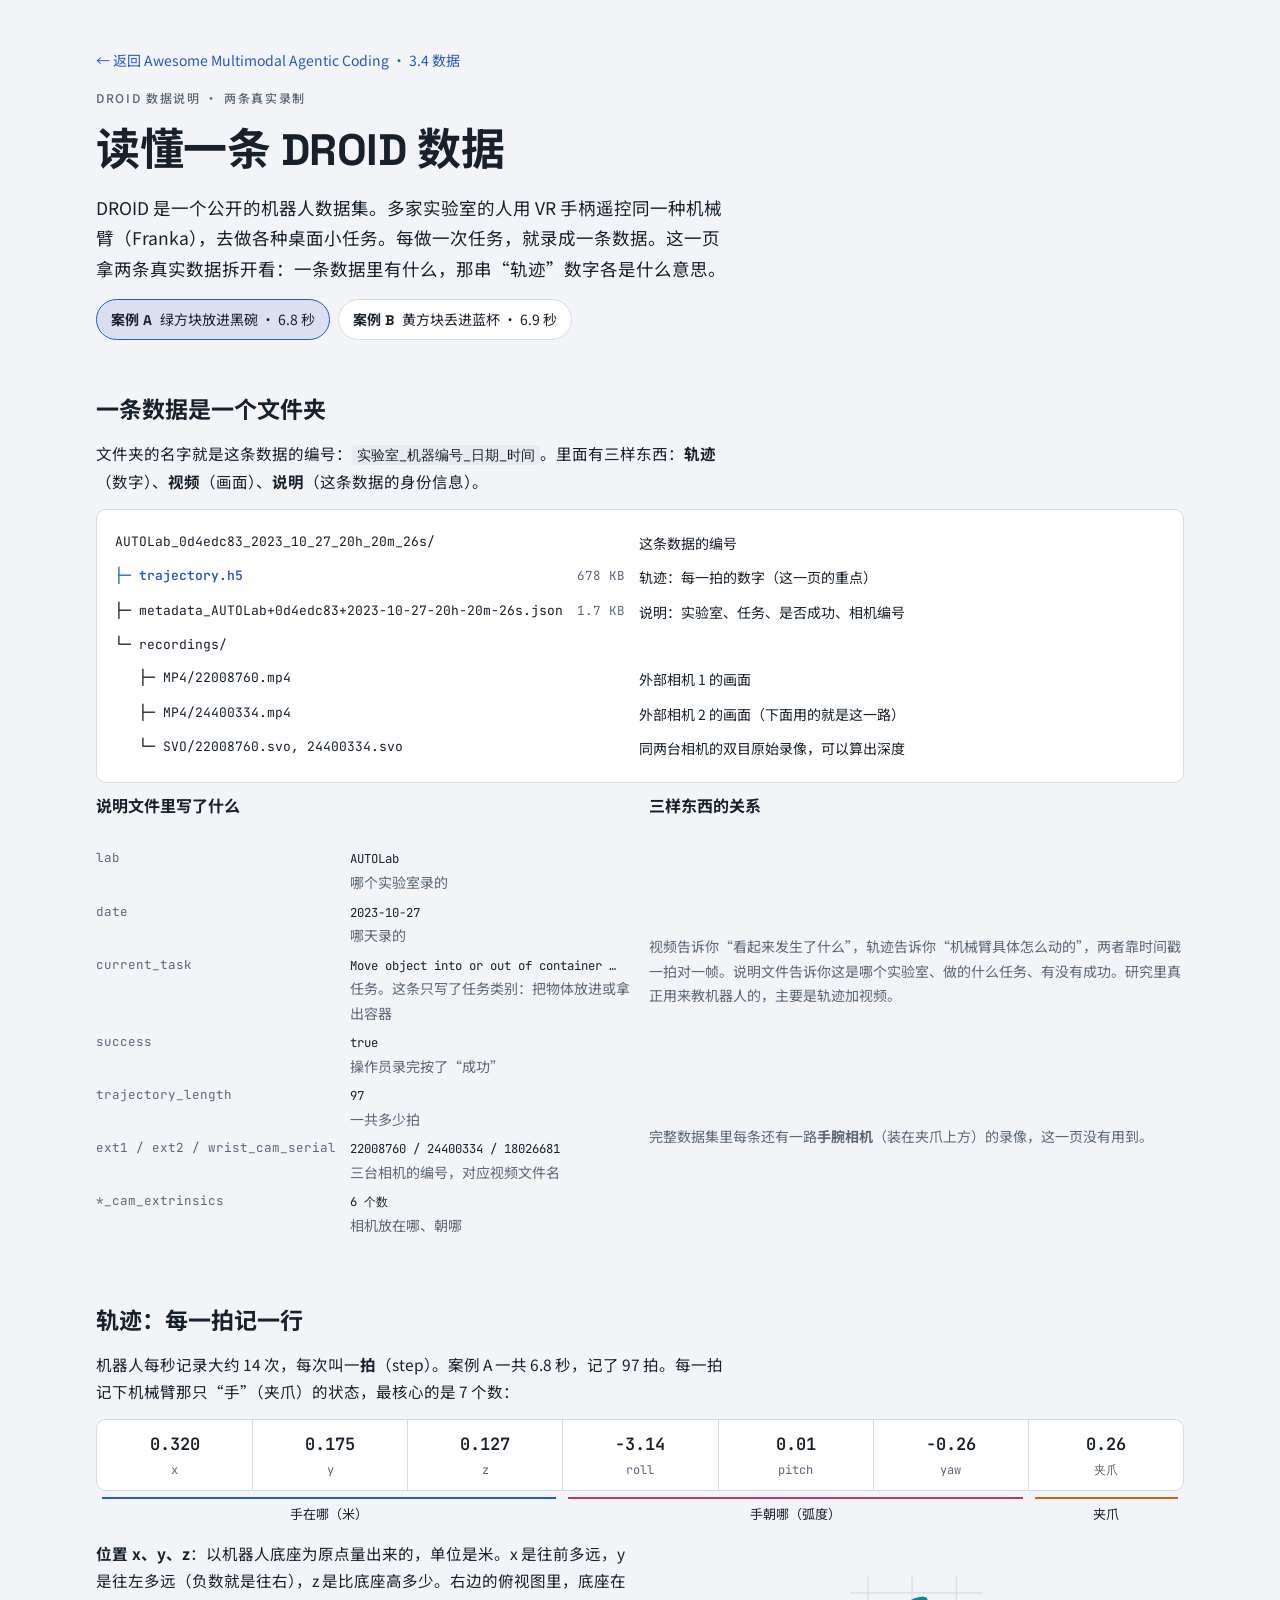
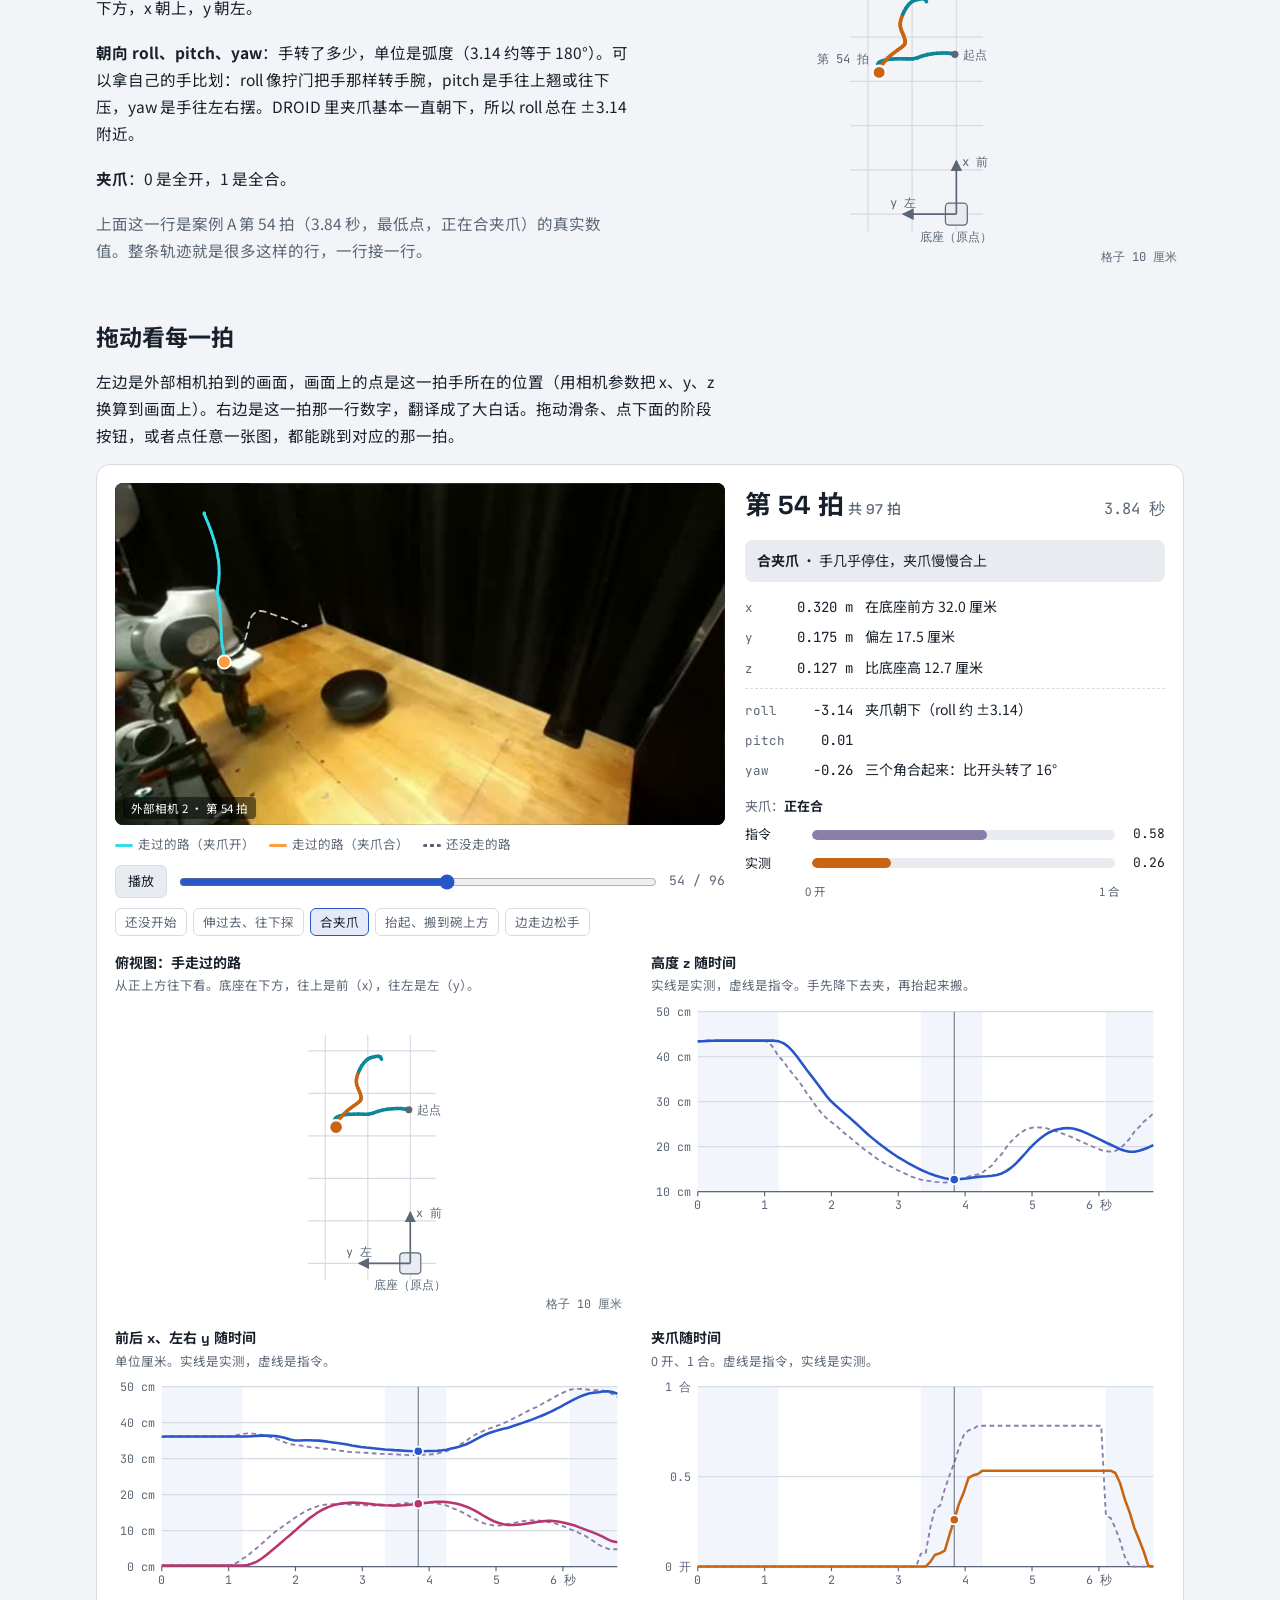
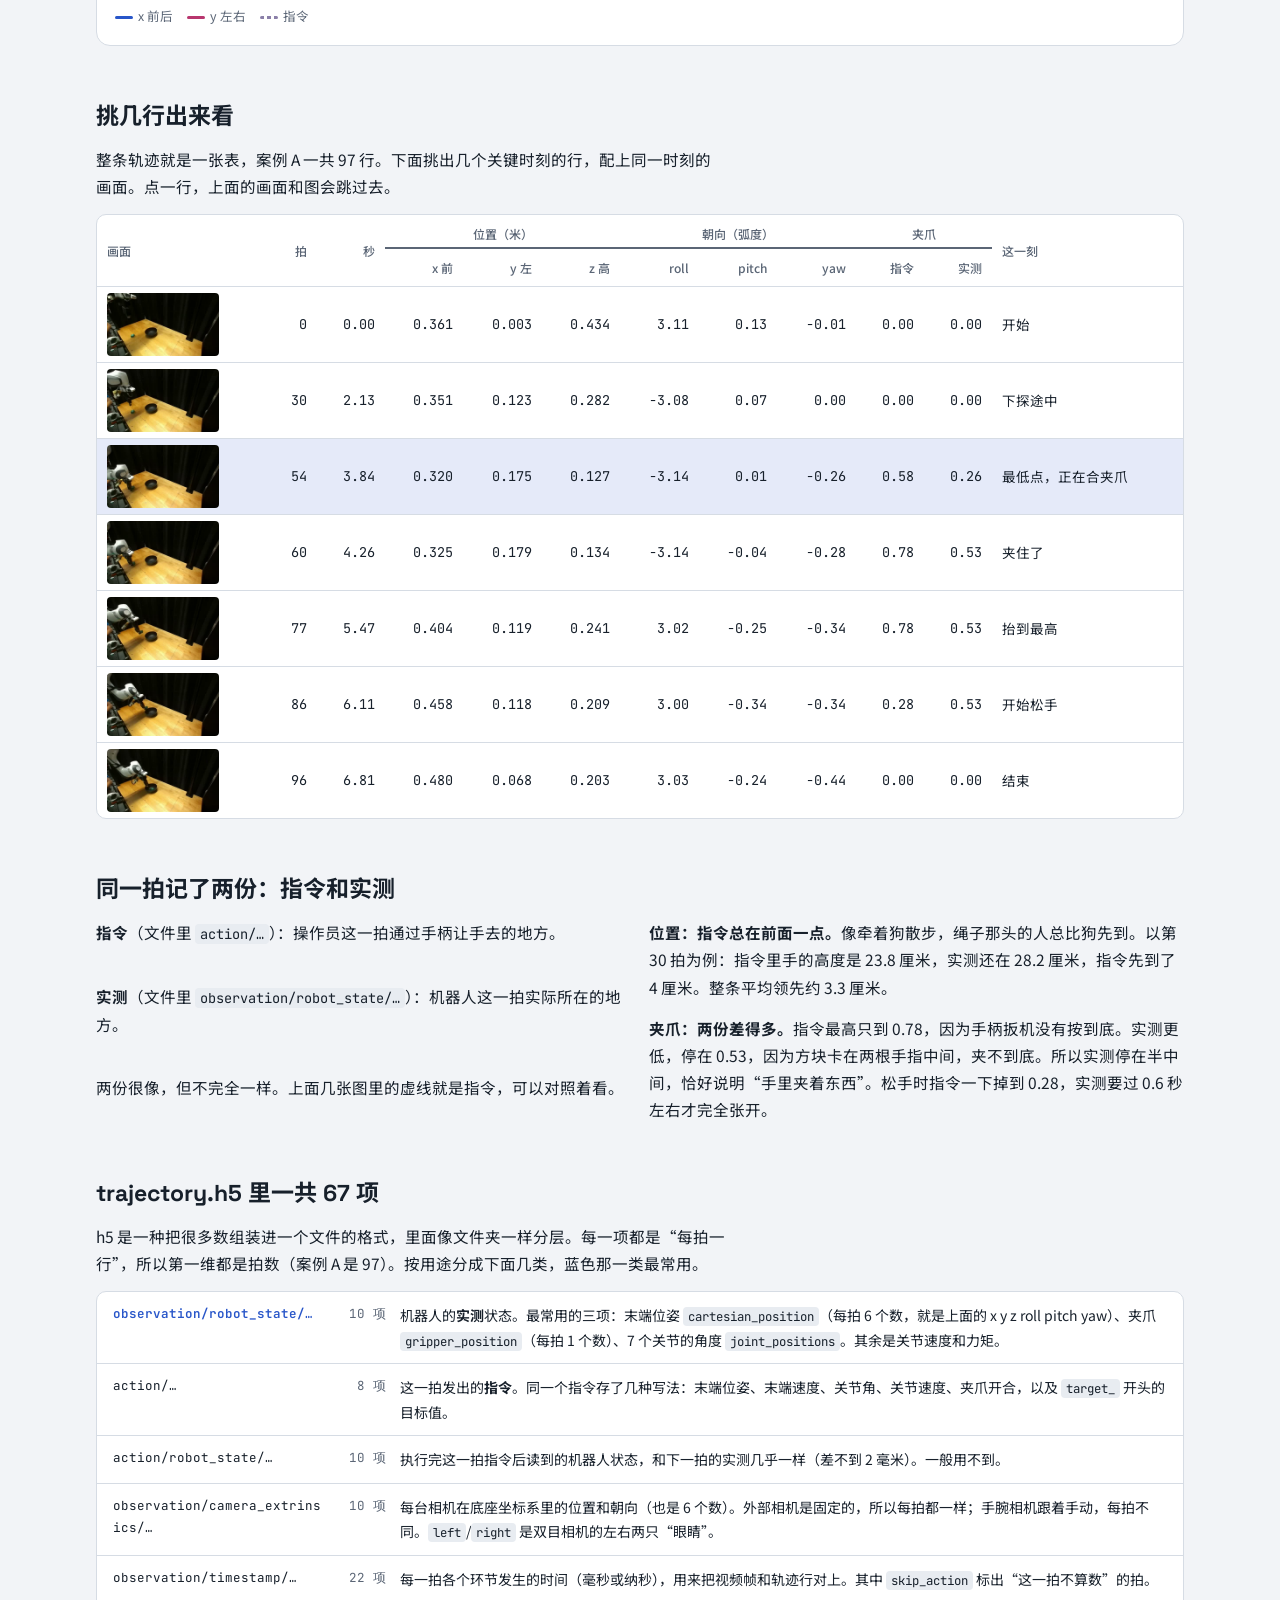
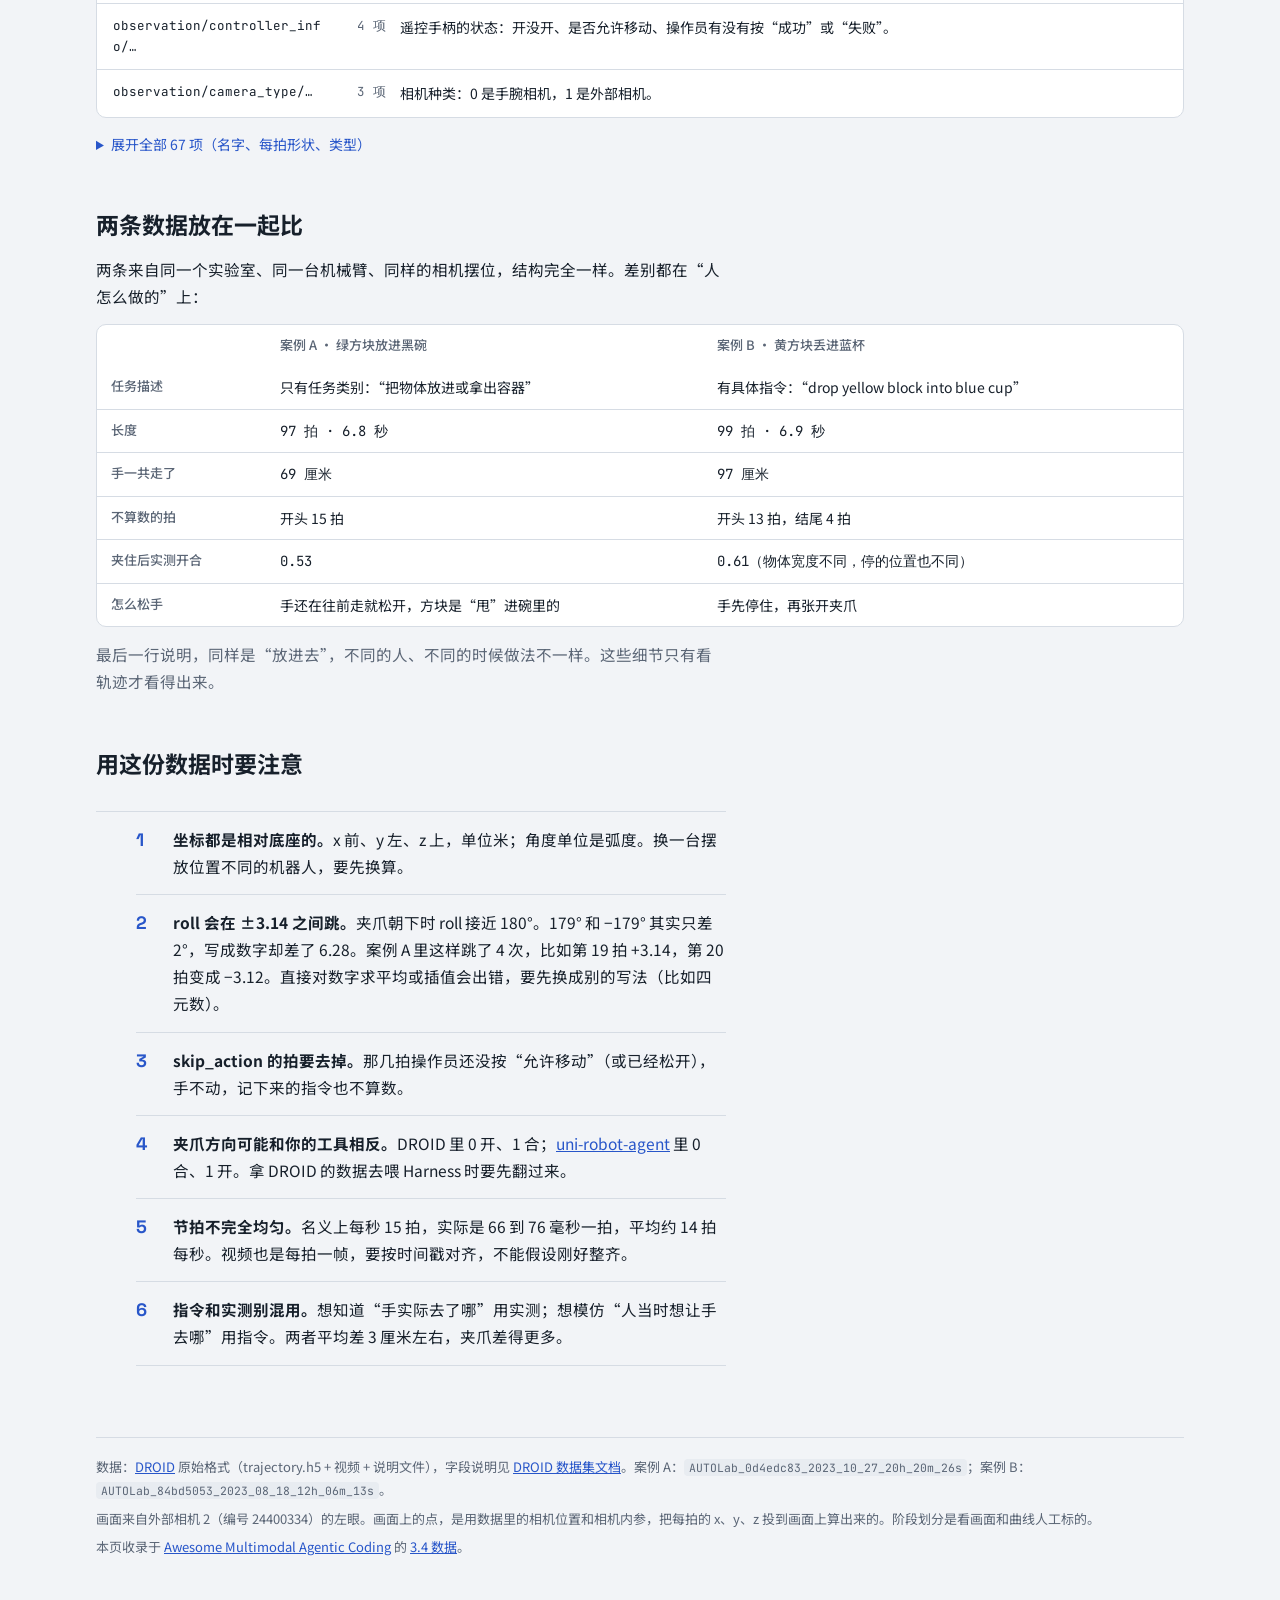
==== stage3/droid-data/index.html @ 28cf04a6 "Serve the DROID walkthrough as the original interactive page The Markdown version replaced the inter" ====
<!doctype html>
<html lang="zh-CN">
<head>
<meta charset="utf-8">
<meta name="viewport" content="width=device-width,initial-scale=1,viewport-fit=cover">
<title>读懂一条 DROID 数据</title>
<meta name="description" content="拿两条真实的 DROID 机器人数据拆开看：一条数据里有什么，轨迹里的数字各是什么意思。">
<link rel="preconnect" href="https://fonts.googleapis.com">
<link rel="preconnect" href="https://fonts.gstatic.com" crossorigin>
<link rel="stylesheet" href="https://fonts.googleapis.com/css2?family=JetBrains+Mono:wght@400;600&family=Noto+Sans+SC:wght@400;500;700&family=Space+Grotesk:wght@500;700&display=swap">
<style>
/* Layout: a reading column of short sections, broken once by a wide instrument panel (video frame + the live row + four charts). */
:root {
  --bg: #f2f4f7; --surface: #ffffff; --sunk: #e8ecf1; --ink: #17202b; --muted: #5b6676; --line: #d6dce4;
  --accent: #2856c9; --y: #b8366e; --cmd: #8a7fa8; --open: #0b8796; --closed: #c96512;
  --band-a: rgba(40, 86, 201, .06); --band-b: rgba(40, 86, 201, .0); --hi: rgba(40, 86, 201, .12);
  --ov-open: #34dbe8; --ov-closed: #ff9d3d; --ov-future: rgba(255, 255, 255, .75);
  --f-body: "Noto Sans SC", "PingFang SC", "Hiragino Sans GB", "Microsoft YaHei", system-ui, sans-serif;
  --f-head: "Space Grotesk", "Noto Sans SC", "PingFang SC", system-ui, sans-serif;
  --f-mono: "JetBrains Mono", ui-monospace, "SF Mono", Menlo, Consolas, monospace;
}
@media (prefers-color-scheme: dark) { :root:not([data-theme="light"]) {
  --bg: #0f1318; --surface: #161b22; --sunk: #1d232c; --ink: #e4e8ee; --muted: #97a2b2; --line: #2a313b;
  --accent: #7ea1ff; --y: #f07aab; --cmd: #a99ccc; --open: #3cc6d4; --closed: #f39a4e;
  --band-a: rgba(126, 161, 255, .07); --band-b: rgba(126, 161, 255, 0); --hi: rgba(126, 161, 255, .16);
  color-scheme: dark } }
:root[data-theme="dark"] {
  --bg: #0f1318; --surface: #161b22; --sunk: #1d232c; --ink: #e4e8ee; --muted: #97a2b2; --line: #2a313b;
  --accent: #7ea1ff; --y: #f07aab; --cmd: #a99ccc; --open: #3cc6d4; --closed: #f39a4e;
  --band-a: rgba(126, 161, 255, .07); --band-b: rgba(126, 161, 255, 0); --hi: rgba(126, 161, 255, .16);
  color-scheme: dark }

* { box-sizing: border-box }
body { background: var(--bg); color: var(--ink); font-family: var(--f-body); font-size: 15.5px; line-height: 1.75 }
.wrap { max-width: 1120px; margin: 0 auto; padding-left: max(16px, env(safe-area-inset-left, 0px));
  padding-right: max(16px, env(safe-area-inset-right, 0px)); padding-block: 40px 72px; display: grid; gap: 56px }
.prose { max-width: 70ch }
h1, h2, h3 { font-family: var(--f-head); text-wrap: balance; margin: 0; line-height: 1.3 }
h1 { font-size: clamp(30px, 5vw, 44px); font-weight: 700; letter-spacing: -.01em }
h2 { font-size: 23px; font-weight: 700 }
h3 { font-size: 16px; font-weight: 700 }
p { margin: 0 }
.stack { display: grid; gap: 14px }
.eyebrow { font-size: 12px; letter-spacing: .14em; text-transform: uppercase; color: var(--muted); font-weight: 500 }
.lead { font-size: 17.5px; color: var(--ink); max-width: 64ch }
.muted { color: var(--muted) }
code, .mono { font-family: var(--f-mono); font-size: .88em }
code { background: var(--sunk); padding: 1px 5px; border-radius: 4px; overflow-wrap: anywhere }
.num { font-family: var(--f-mono); font-variant-numeric: tabular-nums }
a { color: var(--accent) }

/* case switch */
.switch { display: flex; flex-wrap: wrap; gap: 8px }
.switch button { font: inherit; font-size: 14px; border: 1px solid var(--line); background: var(--surface); color: var(--ink);
  padding: 7px 14px; border-radius: 999px; cursor: pointer; display: flex; gap: 8px; align-items: baseline }
.switch button b { font-family: var(--f-head) }
.switch button[aria-pressed="true"] { border-color: var(--accent); background: var(--hi) }
button:focus-visible, input:focus-visible, summary:focus-visible, tr:focus-visible { outline: 2px solid var(--accent); outline-offset: 2px }

/* folder tree */
.tree { background: var(--surface); border: 1px solid var(--line); border-radius: 10px; padding: 16px 18px; overflow-x: auto }
.tree table { border-collapse: collapse; font-size: 14px; min-width: 620px }
.tree td { padding: 5px 14px 5px 0; vertical-align: top }
.tree td:first-child { font-family: var(--f-mono); font-size: 13px; white-space: pre; color: var(--ink) }
.tree tr.star td:first-child { color: var(--accent); font-weight: 600 }
.tree td.size { font-family: var(--f-mono); font-size: 12.5px; color: var(--muted); white-space: nowrap; text-align: right }

.cols { display: grid; grid-template-columns: repeat(auto-fit, minmax(260px, 1fr)); gap: 18px }
.kv { display: grid; grid-template-columns: max-content minmax(0, 1fr); gap: 4px 14px; font-size: 14px }
.kv dt { font-family: var(--f-mono); font-size: 12.5px; color: var(--muted); padding-top: 2px }
.kv dd { margin: 0; min-width: 0 }

/* row anatomy */
.row7 { display: grid; grid-template-columns: repeat(7, minmax(0, 1fr)); border: 1px solid var(--line); border-radius: 10px; overflow: hidden; background: var(--surface) }
.row7 > div { padding: 10px 8px 9px; text-align: center; border-left: 1px solid var(--line); min-width: 0 }
.row7 > div:first-child { border-left: 0 }
.row7 .v { font-family: var(--f-mono); font-size: 17px; font-weight: 600; font-variant-numeric: tabular-nums }
.row7 .k { font-family: var(--f-mono); font-size: 12px; color: var(--muted) }
.groups7 { display: grid; grid-template-columns: 3fr 3fr 1fr; gap: 0; font-size: 13px; text-align: center; margin-top: 6px }
.groups7 div { border-top: 2px solid var(--muted); margin: 0 6px; padding-top: 4px; color: var(--muted) }
.groups7 div:nth-child(1) { border-color: var(--accent); color: var(--ink) }
.groups7 div:nth-child(2) { border-color: var(--y); color: var(--ink) }
.groups7 div:nth-child(3) { border-color: var(--closed); color: var(--ink) }
@media (max-width: 560px) { .row7 .v { font-size: 13px } .row7 > div { padding: 8px 2px } .groups7 { font-size: 12px } }

/* instrument panel */
.panel { background: var(--surface); border: 1px solid var(--line); border-radius: 14px; padding: 18px; display: grid; gap: 18px }
.panel-top { display: grid; grid-template-columns: minmax(0, 1.45fr) minmax(0, 1fr); gap: 20px; align-items: start }
@media (max-width: 880px) { .panel-top { grid-template-columns: minmax(0, 1fr) } }
.frame { position: relative; border-radius: 8px; overflow: hidden; background: #000; aspect-ratio: 16 / 9; max-width: 100% }
.frame canvas { width: 100%; height: 100%; display: block }
.frame .cap { position: absolute; left: 8px; bottom: 6px; font-size: 11.5px; color: #fff; background: rgba(0, 0, 0, .5); padding: 1px 8px; border-radius: 4px }
.legend { display: flex; flex-wrap: wrap; gap: 4px 14px; font-size: 12.5px; color: var(--muted); margin-top: 8px }
.legend i { display: inline-block; width: 18px; height: 3px; border-radius: 2px; vertical-align: middle; margin-right: 5px }
.ctl { display: flex; align-items: center; gap: 10px; margin-top: 10px }
.ctl button { font: inherit; font-size: 13px; border: 1px solid var(--line); background: var(--sunk); color: var(--ink); border-radius: 6px; padding: 4px 12px; cursor: pointer; white-space: nowrap }
.ctl input[type=range] { flex: 1; min-width: 0; accent-color: var(--accent) }
.ctl .num { font-size: 13px; color: var(--muted); white-space: nowrap }
.phases { display: flex; flex-wrap: wrap; gap: 6px; margin-top: 10px }
.phases button { font: inherit; font-size: 12.5px; border: 1px solid var(--line); background: transparent; color: var(--muted); border-radius: 6px; padding: 2px 9px; cursor: pointer }
.phases button[aria-current="true"] { color: var(--ink); border-color: var(--accent); background: var(--hi) }

.now { display: grid; gap: 12px }
.now-head { display: flex; justify-content: space-between; align-items: baseline; gap: 10px; flex-wrap: wrap }
.now-head .big { font-family: var(--f-head); font-size: 26px; font-weight: 700 }
.now-head .big small { font-size: 14px; color: var(--muted); font-weight: 500; margin-left: 4px }
.phase-box { background: var(--sunk); border-radius: 8px; padding: 8px 12px; font-size: 14px }
.phase-box b { font-family: var(--f-head) }
.decode { display: grid; grid-template-columns: max-content max-content minmax(0, 1fr); gap: 5px 12px; font-size: 14px; align-items: baseline }
.decode .k { font-family: var(--f-mono); font-size: 12.5px; color: var(--muted) }
.decode .v { font-family: var(--f-mono); font-variant-numeric: tabular-nums; text-align: right }
.decode .h { min-width: 0 }
.decode .sep { grid-column: 1 / -1; border-top: 1px dashed var(--line); margin: 3px 0 }
.bars { display: grid; gap: 6px; font-size: 13px }
.bar { display: grid; grid-template-columns: 4.6em minmax(0, 1fr) 3.2em; gap: 8px; align-items: center }
.bar .track { height: 10px; background: var(--sunk); border-radius: 5px; position: relative; overflow: hidden }
.bar .fill { position: absolute; inset: 0 auto 0 0; border-radius: 5px }
.bar .num { text-align: right }
.bar-scale { display: flex; justify-content: space-between; font-size: 11.5px; color: var(--muted); padding-left: calc(4.6em + 8px); padding-right: calc(3.2em + 8px) }

.charts { display: grid; grid-template-columns: repeat(2, minmax(0, 1fr)); gap: 14px 22px }
@media (max-width: 760px) { .charts { grid-template-columns: minmax(0, 1fr) } }
.chart h3 { font-size: 14px; margin-bottom: 2px }
.chart p { font-size: 12.5px; color: var(--muted); margin-bottom: 4px }
.chart svg { width: 100%; height: auto; display: block; cursor: crosshair }
svg text { fill: var(--muted); font-family: var(--f-mono); font-size: 10px }
svg .grid { stroke: var(--line); stroke-width: 1 }
svg .axis { stroke: var(--muted); stroke-width: 1 }
svg .band-a { fill: var(--band-a) } svg .band-b { fill: var(--band-b) }
svg .cursor { stroke: var(--ink); stroke-width: 1; opacity: .55 }

/* key table */
.tbl { overflow-x: auto; border: 1px solid var(--line); border-radius: 10px; background: var(--surface) }
.tbl table { border-collapse: collapse; width: 100%; min-width: 860px; font-size: 13.5px }
.tbl th { text-align: right; font-weight: 500; color: var(--muted); font-size: 12px; padding: 8px 10px; border-bottom: 1px solid var(--line); white-space: nowrap }
.tbl th.l, .tbl td.l { text-align: left }
.tbl td { padding: 6px 10px; border-bottom: 1px solid var(--line); text-align: right; font-family: var(--f-mono); font-variant-numeric: tabular-nums; white-space: nowrap }
.tbl td.l { font-family: var(--f-body); white-space: normal }
.tbl tr:last-child td { border-bottom: 0 }
.tbl tbody tr { cursor: pointer }
.tbl tbody tr:hover { background: var(--sunk) }
.tbl tbody tr.on { background: var(--hi) }
.thumb { width: 112px; aspect-ratio: 16 / 9; border-radius: 4px; background-color: #000; background-repeat: no-repeat }
.tbl th.grp { text-align: center; border-bottom: 2px solid var(--muted); padding-bottom: 3px }

/* two-column compare */
.compare { overflow-x: auto; border: 1px solid var(--line); border-radius: 10px; background: var(--surface) }
.compare table { border-collapse: collapse; width: 100%; min-width: 620px; font-size: 14px }
.compare th, .compare td { padding: 9px 14px; border-bottom: 1px solid var(--line); text-align: left; vertical-align: top }
.compare th { font-weight: 500; color: var(--muted); font-size: 13px; white-space: nowrap }
.compare tr:last-child td, .compare tr:last-child th { border-bottom: 0 }

/* field groups */
.fg { display: grid; gap: 0; border: 1px solid var(--line); border-radius: 10px; background: var(--surface); overflow: hidden }
.fg > div { display: grid; grid-template-columns: minmax(0, 15em) 3.5em minmax(0, 1fr); gap: 14px; padding: 11px 16px; border-top: 1px solid var(--line); font-size: 14px }
.fg > div:first-child { border-top: 0 }
.fg .p { font-family: var(--f-mono); font-size: 12.5px; overflow-wrap: anywhere }
.fg .n { font-family: var(--f-mono); color: var(--muted); font-size: 12.5px; text-align: right }
.fg .star .p { color: var(--accent); font-weight: 600 }
@media (max-width: 640px) { .fg > div { grid-template-columns: minmax(0, 1fr) 3em } .fg > div > :last-child { grid-column: 1 / -1 } }
details { font-size: 14px }
summary { cursor: pointer; color: var(--accent) }
.flist { overflow-x: auto; margin-top: 10px }
.flist table { border-collapse: collapse; font-size: 12.5px; min-width: 560px; width: 100% }
.flist td { font-family: var(--f-mono); padding: 3px 12px 3px 0; border-bottom: 1px solid var(--line); white-space: nowrap }

/* notes */
.notes { display: grid; gap: 0; counter-reset: n; border-top: 1px solid var(--line) }
.notes li { list-style: none; display: grid; grid-template-columns: 2em minmax(0, 1fr); gap: 6px; padding: 14px 0; border-bottom: 1px solid var(--line) }
.notes li::before { counter-increment: n; content: counter(n); font-family: var(--f-head); font-weight: 700; color: var(--accent); font-size: 18px; line-height: 1.5 }
.notes b { font-weight: 700 }
.notes ul { margin: 0; padding: 0 }
.back { font-size: 14px }
.back a { text-decoration: none }
.back a:hover { text-decoration: underline }
.foot { font-size: 13px; color: var(--muted); border-top: 1px solid var(--line); padding-top: 18px; display: grid; gap: 6px }
.err { color: var(--closed) }
@media (prefers-reduced-motion: reduce) { * { scroll-behavior: auto !important } }
</style>
</head>
<body>
<div class="wrap">

<header class="stack">
  <nav class="back"><a href="https://github.com/jiangjin1999/awesome-multimodal-agentic-coding/blob/main/README.zh-CN.md#s3-4">← 返回 Awesome Multimodal Agentic Coding · 3.4 数据</a></nav>
  <div class="eyebrow">DROID 数据说明 · 两条真实录制</div>
  <h1>读懂一条 DROID 数据</h1>
  <p class="lead">DROID 是一个公开的机器人数据集。多家实验室的人用 VR 手柄遥控同一种机械臂（Franka），去做各种桌面小任务。每做一次任务，就录成一条数据。这一页拿两条真实数据拆开看：一条数据里有什么，那串“轨迹”数字各是什么意思。</p>
  <div class="switch" role="group" aria-label="选择案例">
    <button id="btn-A" aria-pressed="true" data-case="A"><b>案例 A</b><span>绿方块放进黑碗 · 6.8 秒</span></button>
    <button id="btn-B" aria-pressed="false" data-case="B"><b>案例 B</b><span>黄方块丢进蓝杯 · 6.9 秒</span></button>
  </div>
</header>

<section class="stack">
  <h2>一条数据是一个文件夹</h2>
  <p class="prose">文件夹的名字就是这条数据的编号：<code>实验室_机器编号_日期_时间</code>。里面有三样东西：<b>轨迹</b>（数字）、<b>视频</b>（画面）、<b>说明</b>（这条数据的身份信息）。</p>
  <div class="tree"><table id="tree"></table></div>
  <div class="cols">
    <div class="stack">
      <h3>说明文件里写了什么</h3>
      <dl class="kv" id="meta"></dl>
    </div>
    <div class="stack">
      <h3>三样东西的关系</h3>
      <p class="muted" style="font-size:14px">视频告诉你“看起来发生了什么”，轨迹告诉你“机械臂具体怎么动的”，两者靠时间戳一拍对一帧。说明文件告诉你这是哪个实验室、做的什么任务、有没有成功。研究里真正用来教机器人的，主要是轨迹加视频。</p>
      <p class="muted" style="font-size:14px">完整数据集里每条还有一路<b>手腕相机</b>（装在夹爪上方）的录像，这一页没有用到。</p>
    </div>
  </div>
</section>

<section class="stack">
  <h2>轨迹：每一拍记一行</h2>
  <div class="prose stack">
    <p>机器人每秒记录大约 14 次，每次叫一<b>拍</b>（step）。<span id="intro-len"></span>每一拍记下机械臂那只“手”（夹爪）的状态，最核心的是 7 个数：</p>
  </div>
  <div>
    <div class="row7" id="row7"></div>
    <div class="groups7"><div>手在哪（米）</div><div>手朝哪（弧度）</div><div>夹爪</div></div>
  </div>
  <div class="cols">
    <div class="stack prose">
      <p><b>位置 x、y、z</b>：以机器人底座为原点量出来的，单位是米。x 是往前多远，y 是往左多远（负数就是往右），z 是比底座高多少。右边的俯视图里，底座在下方，x 朝上，y 朝左。</p>
      <p><b>朝向 roll、pitch、yaw</b>：手转了多少，单位是弧度（3.14 约等于 180°）。可以拿自己的手比划：roll 像拧门把手那样转手腕，pitch 是手往上翘或往下压，yaw 是手往左右摆。DROID 里夹爪基本一直朝下，所以 roll 总在 ±3.14 附近。</p>
      <p><b>夹爪</b>：0 是全开，1 是全合。</p>
      <p class="muted">上面这一行是<span id="row7-when"></span>的真实数值。整条轨迹就是很多这样的行，一行接一行。</p>
    </div>
    <div class="chart" id="topview-static"></div>
  </div>
</section>

<section class="stack" id="viewer">
  <div class="stack prose">
    <h2>拖动看每一拍</h2>
    <p>左边是外部相机拍到的画面，画面上的点是这一拍手所在的位置（用相机参数把 x、y、z 换算到画面上）。右边是这一拍那一行数字，翻译成了大白话。拖动滑条、点下面的阶段按钮，或者点任意一张图，都能跳到对应的那一拍。</p>
  </div>
  <div class="panel">
    <div class="panel-top">
      <div>
        <div class="frame"><canvas id="cv" width="1024" height="576" aria-label="外部相机画面与手的轨迹"></canvas><span class="cap" id="cap"></span></div>
        <div class="legend">
          <span><i style="background:var(--ov-open)"></i>走过的路（夹爪开）</span>
          <span><i style="background:var(--ov-closed)"></i>走过的路（夹爪合）</span>
          <span><i style="background:repeating-linear-gradient(90deg,var(--muted) 0 4px,transparent 4px 7px)"></i>还没走的路</span>
        </div>
        <div class="ctl">
          <button id="play" type="button">播放</button>
          <input id="slider" type="range" min="0" max="96" value="0" aria-label="选择第几拍">
          <span class="num" id="slabel"></span>
        </div>
        <div class="phases" id="phases"></div>
      </div>
      <div class="now">
        <div class="now-head"><div class="big" id="now-step"></div><div class="num muted" id="now-time"></div></div>
        <div class="phase-box" id="now-phase"></div>
        <div class="decode" id="decode"></div>
        <div class="bars" id="bars"></div>
      </div>
    </div>
    <div class="charts">
      <div class="chart"><h3>俯视图：手走过的路</h3><p>从正上方往下看。底座在下方，往上是前（x），往左是左（y）。</p><div id="c-top"></div></div>
      <div class="chart"><h3>高度 z 随时间</h3><p>实线是实测，虚线是指令。手先降下去夹，再抬起来搬。</p><div id="c-z"></div></div>
      <div class="chart"><h3>前后 x、左右 y 随时间</h3><p>单位厘米。实线是实测，虚线是指令。</p><div id="c-xy"></div></div>
      <div class="chart"><h3>夹爪随时间</h3><p>0 开、1 合。虚线是指令，实线是实测。</p><div id="c-g"></div></div>
    </div>
  </div>
</section>

<section class="stack">
  <h2>挑几行出来看</h2>
  <p class="prose">整条轨迹就是一张表，<span id="tbl-len"></span>。下面挑出几个关键时刻的行，配上同一时刻的画面。点一行，上面的画面和图会跳过去。</p>
  <div class="tbl"><table>
    <thead>
      <tr><th class="l" rowspan="2">画面</th><th rowspan="2">拍</th><th rowspan="2">秒</th>
        <th class="grp" colspan="3">位置（米）</th><th class="grp" colspan="3">朝向（弧度）</th><th class="grp" colspan="2">夹爪</th><th class="l" rowspan="2">这一刻</th></tr>
      <tr><th>x 前</th><th>y 左</th><th>z 高</th><th>roll</th><th>pitch</th><th>yaw</th><th>指令</th><th>实测</th></tr>
    </thead>
    <tbody id="keys"></tbody>
  </table></div>
</section>

<section class="stack">
  <h2>同一拍记了两份：指令和实测</h2>
  <div class="cols">
    <div class="stack prose">
      <p><b>指令</b>（文件里 <code>action/…</code>）：操作员这一拍通过手柄让手去的地方。</p>
      <p><b>实测</b>（文件里 <code>observation/robot_state/…</code>）：机器人这一拍实际所在的地方。</p>
      <p>两份很像，但不完全一样。上面几张图里的虚线就是指令，可以对照着看。</p>
    </div>
    <div class="stack prose">
      <p><b>位置：指令总在前面一点。</b>像牵着狗散步，绳子那头的人总比狗先到。<span id="lead-text"></span></p>
      <p><b>夹爪：两份差得多。</b><span id="grip-text"></span></p>
    </div>
  </div>
</section>

<section class="stack">
  <h2>trajectory.h5 里一共 67 项</h2>
  <p class="prose">h5 是一种把很多数组装进一个文件的格式，里面像文件夹一样分层。每一项都是“每拍一行”，所以第一维都是拍数（案例 A 是 97）。按用途分成下面几类，蓝色那一类最常用。</p>
  <div class="fg">
    <div class="star"><span class="p">observation/robot_state/…</span><span class="n">10 项</span><span>机器人的<b>实测</b>状态。最常用的三项：末端位姿 <code>cartesian_position</code>（每拍 6 个数，就是上面的 x y z roll pitch yaw）、夹爪 <code>gripper_position</code>（每拍 1 个数）、7 个关节的角度 <code>joint_positions</code>。其余是关节速度和力矩。</span></div>
    <div><span class="p">action/…</span><span class="n">8 项</span><span>这一拍发出的<b>指令</b>。同一个指令存了几种写法：末端位姿、末端速度、关节角、关节速度、夹爪开合，以及 <code>target_</code> 开头的目标值。</span></div>
    <div><span class="p">action/robot_state/…</span><span class="n">10 项</span><span>执行完这一拍指令后读到的机器人状态，和下一拍的实测几乎一样（差不到 2 毫米）。一般用不到。</span></div>
    <div><span class="p">observation/camera_extrinsics/…</span><span class="n">10 项</span><span>每台相机在底座坐标系里的位置和朝向（也是 6 个数）。外部相机是固定的，所以每拍都一样；手腕相机跟着手动，每拍不同。<code>left</code>/<code>right</code> 是双目相机的左右两只“眼睛”。</span></div>
    <div><span class="p">observation/timestamp/…</span><span class="n">22 项</span><span>每一拍各个环节发生的时间（毫秒或纳秒），用来把视频帧和轨迹行对上。其中 <code>skip_action</code> 标出“这一拍不算数”的拍。</span></div>
    <div><span class="p">observation/controller_info/…</span><span class="n">4 项</span><span>遥控手柄的状态：开没开、是否允许移动、操作员有没有按“成功”或“失败”。</span></div>
    <div><span class="p">observation/camera_type/…</span><span class="n">3 项</span><span>相机种类：0 是手腕相机，1 是外部相机。</span></div>
  </div>
  <details><summary>展开全部 67 项（名字、每拍形状、类型）</summary><div class="flist"><table id="flist"></table></div></details>
</section>

<section class="stack">
  <h2>两条数据放在一起比</h2>
  <p class="prose">两条来自同一个实验室、同一台机械臂、同样的相机摆位，结构完全一样。差别都在“人怎么做的”上：</p>
  <div class="compare"><table>
    <thead><tr><th></th><th>案例 A · 绿方块放进黑碗</th><th>案例 B · 黄方块丢进蓝杯</th></tr></thead>
    <tbody>
      <tr><th>任务描述</th><td>只有任务类别：“把物体放进或拿出容器”</td><td>有具体指令：“drop yellow block into blue cup”</td></tr>
      <tr><th>长度</th><td class="num">97 拍 · 6.8 秒</td><td class="num">99 拍 · 6.9 秒</td></tr>
      <tr><th>手一共走了</th><td class="num">69 厘米</td><td class="num">97 厘米</td></tr>
      <tr><th>不算数的拍</th><td>开头 15 拍</td><td>开头 13 拍，结尾 4 拍</td></tr>
      <tr><th>夹住后实测开合</th><td class="num">0.53</td><td class="num">0.61（物体宽度不同，停的位置也不同）</td></tr>
      <tr><th>怎么松手</th><td>手还在往前走就松开，方块是“甩”进碗里的</td><td>手先停住，再张开夹爪</td></tr>
    </tbody>
  </table></div>
  <p class="prose muted">最后一行说明，同样是“放进去”，不同的人、不同的时候做法不一样。这些细节只有看轨迹才看得出来。</p>
</section>

<section class="stack">
  <h2>用这份数据时要注意</h2>
  <ol class="notes prose">
    <li><span><b>坐标都是相对底座的。</b>x 前、y 左、z 上，单位米；角度单位是弧度。换一台摆放位置不同的机器人，要先换算。</span></li>
    <li><span><b>roll 会在 ±3.14 之间跳。</b>夹爪朝下时 roll 接近 180°。179° 和 −179° 其实只差 2°，写成数字却差了 6.28。案例 A 里这样跳了 4 次，比如第 19 拍 +3.14，第 20 拍变成 −3.12。直接对数字求平均或插值会出错，要先换成别的写法（比如四元数）。</span></li>
    <li><span><b>skip_action 的拍要去掉。</b>那几拍操作员还没按“允许移动”（或已经松开），手不动，记下来的指令也不算数。</span></li>
    <li><span><b>夹爪方向可能和你的工具相反。</b>DROID 里 0 开、1 合；<a href="https://github.com/Open-RUA/uni-robot-agent">uni-robot-agent</a> 里 0 合、1 开。拿 DROID 的数据去喂 Harness 时要先翻过来。</span></li>
    <li><span><b>节拍不完全均匀。</b>名义上每秒 15 拍，实际是 66 到 76 毫秒一拍，平均约 14 拍每秒。视频也是每拍一帧，要按时间戳对齐，不能假设刚好整齐。</span></li>
    <li><span><b>指令和实测别混用。</b>想知道“手实际去了哪”用实测；想模仿“人当时想让手去哪”用指令。两者平均差 3 厘米左右，夹爪差得更多。</span></li>
  </ol>
</section>

<footer class="foot">
  <p>数据：<a href="https://droid-dataset.github.io/">DROID</a> 原始格式（trajectory.h5 + 视频 + 说明文件），字段说明见 <a href="https://droid-dataset.github.io/droid/the-droid-dataset">DROID 数据集文档</a>。案例 A：<code>AUTOLab_0d4edc83_2023_10_27_20h_20m_26s</code>；案例 B：<code>AUTOLab_84bd5053_2023_08_18_12h_06m_13s</code>。</p>
  <p>画面来自外部相机 2（编号 24400334）的左眼。画面上的点，是用数据里的相机位置和相机内参，把每拍的 x、y、z 投到画面上算出来的。阶段划分是看画面和曲线人工标的。</p>
  <p>本页收录于 <a href="https://github.com/jiangjin1999/awesome-multimodal-agentic-coding">Awesome Multimodal Agentic Coding</a> 的 <a href="https://github.com/jiangjin1999/awesome-multimodal-agentic-coding/blob/main/README.zh-CN.md#s3-4">3.4 数据</a>。</p>
  <p id="status"></p>
</footer>
</div>

<script>
(() => {
  const $ = s => document.querySelector(s);
  const NS = "http://www.w3.org/2000/svg";
  let DATA = null, C = null, step = 0, timer = null;
  const sprites = {};
  const updaters = [];

  const css = n => getComputedStyle(document.documentElement).getPropertyValue(n).trim();
  const f = (v, n) => (v < 0 ? "−" : "") + Math.abs(v).toFixed(n);
  const el = (tag, attrs = {}, parent) => {
    const e = document.createElementNS(NS, tag);
    for (const k in attrs) e.setAttribute(k, attrs[k]);
    if (parent) parent.appendChild(e);
    return e;
  };

  // ---------- static per-case text ----------
  const META = {
    A: { size: "678 KB", file: "metadata_AUTOLab+0d4edc83+2023-10-27-20h-20m-26s.json", meta: [
      ["lab", "AUTOLab", "哪个实验室录的"],
      ["date", "2023-10-27", "哪天录的"],
      ["current_task", "Move object into or out of container …", "任务。这条只写了任务类别：把物体放进或拿出容器"],
      ["success", "true", "操作员录完按了“成功”"],
      ["trajectory_length", "97", "一共多少拍"],
      ["ext1 / ext2 / wrist_cam_serial", "22008760 / 24400334 / 18026681", "三台相机的编号，对应视频文件名"],
      ["*_cam_extrinsics", "6 个数", "相机放在哪、朝哪"],
    ]},
    B: { size: "759 KB", file: "metadata_AUTOLab+84bd5053+2023-08-18-12h-06m-13s.json", meta: [
      ["lab", "AUTOLab", "哪个实验室录的"],
      ["date", "2023-08-18", "哪天录的"],
      ["current_task", "drop yellow block into blue cup", "任务。这条写了具体指令：把黄方块丢进蓝杯"],
      ["success", "true", "操作员录完按了“成功”"],
      ["trajectory_length", "99", "一共多少拍"],
      ["ext1 / ext2 / wrist_cam_serial", "22008760 / 24400334 / 18026681", "三台相机的编号，对应视频文件名"],
      ["*_cam_extrinsics", "6 个数", "相机放在哪、朝哪"],
    ]},
  };
  const TEXT = {
    A: {
      lead: "以第 30 拍为例：指令里手的高度是 23.8 厘米，实测还在 28.2 厘米，指令先到了 4 厘米。整条平均领先约 3.3 厘米。",
      grip: "指令最高只到 0.78，因为手柄扳机没有按到底。实测更低，停在 0.53，因为方块卡在两根手指中间，夹不到底。所以实测停在半中间，恰好说明“手里夹着东西”。松手时指令一下掉到 0.28，实测要过 0.6 秒左右才完全张开。",
    },
    B: {
      lead: "以第 25 拍为例：指令里手的高度是 27.8 厘米，实测还在 34.8 厘米，指令先到了 7 厘米（这条手移动得快，领先也更多）。整条平均领先约 3.8 厘米。",
      grip: "指令最高到 0.86，实测停在 0.61，因为黄方块卡在两根手指中间。松手时指令在第 86 拍从 0.85 掉到 0.36，实测要到第 96 拍左右才完全张开，也就是要等 0.7 秒左右。",
    },
  };

  function renderTree() {
    const u = C.uuid, m = META[C.key];
    const rows = [
      ["", u + "/", "", "这条数据的编号"],
      ["star", "├─ trajectory.h5", m.size, "轨迹：每一拍的数字（这一页的重点）"],
      ["", "├─ " + m.file, "1.7 KB", "说明：实验室、任务、是否成功、相机编号"],
      ["", "└─ recordings/", "", ""],
      ["", "   ├─ MP4/22008760.mp4", "", "外部相机 1 的画面"],
      ["", "   ├─ MP4/24400334.mp4", "", "外部相机 2 的画面（下面用的就是这一路）"],
      ["", "   └─ SVO/22008760.svo, 24400334.svo", "", "同两台相机的双目原始录像，可以算出深度"],
    ];
    $("#tree").innerHTML = rows.map(([c, a, s, b]) =>
      `<tr class="${c}"><td>${a}</td><td class="size">${s}</td><td>${b}</td></tr>`).join("");
    $("#meta").innerHTML = m.meta.map(([k, v, d]) =>
      `<dt>${k}</dt><dd><span class="mono">${v}</span><br><span class="muted">${d}</span></dd>`).join("");
  }

  function renderRow7() {
    const s = C.keys[2].step;
    const vals = [["x", C.x[s], 3], ["y", C.y[s], 3], ["z", C.z[s], 3], ["roll", C.roll[s], 2], ["pitch", C.pitch[s], 2], ["yaw", C.yaw[s], 2], ["夹爪", C.go[s], 2]];
    $("#row7").innerHTML = vals.map(([k, v, n]) => `<div><div class="v">${f(v, n)}</div><div class="k">${k}</div></div>`).join("");
    $("#row7-when").textContent = `案例 ${C.key} 第 ${s} 拍（${C.t[s].toFixed(2)} 秒，${C.keys[2].label}）`;
    $("#intro-len").textContent = `案例 ${C.key} 一共 ${C.duration.toFixed(1)} 秒，记了 ${C.T} 拍。`;
    $("#tbl-len").textContent = `案例 ${C.key} 一共 ${C.T} 行`;
  }

  function renderKeys() {
    const cam = C.cam, rows = Math.ceil(100 / cam.cols);
    $("#keys").innerHTML = C.keys.map(({ step: s, label }) => {
      const fr = cam.s2f[s], col = fr % cam.cols, row = Math.floor(fr / cam.cols);
      const bg = `background-image:url(${cam.sprite});background-size:${cam.cols * 100}% ${rows * 100}%;background-position:${col / (cam.cols - 1) * 100}% ${row / (rows - 1) * 100}%`;
      return `<tr data-step="${s}" tabindex="0"><td class="l"><div class="thumb" style="${bg}"></div></td><td>${s}</td><td>${C.t[s].toFixed(2)}</td>` +
        `<td>${f(C.x[s], 3)}</td><td>${f(C.y[s], 3)}</td><td>${f(C.z[s], 3)}</td><td>${f(C.roll[s], 2)}</td><td>${f(C.pitch[s], 2)}</td><td>${f(C.yaw[s], 2)}</td>` +
        `<td>${C.ga[s].toFixed(2)}</td><td>${C.go[s].toFixed(2)}</td><td class="l">${label}</td></tr>`;
    }).join("");
    for (const tr of $("#keys").children) {
      const go = () => { seek(+tr.dataset.step); $("#viewer").scrollIntoView({ behavior: "smooth", block: "start" }); };
      tr.addEventListener("click", go);
      tr.addEventListener("keydown", e => { if (e.key === "Enter" || e.key === " ") { e.preventDefault(); go(); } });
    }
  }

  function renderPhases() {
    $("#phases").innerHTML = C.phases.map((p, i) => `<button type="button" data-i="${i}">${p.name}</button>`).join("");
    for (const b of $("#phases").children) b.addEventListener("click", () => { stop(); seek(C.phases[+b.dataset.i].a + (+b.dataset.i === 0 ? 0 : 2)); });
  }

  // ---------- charts ----------
  const W = 440, H = 190, L = 40, R = 10, T = 10, B = 26;

  function timeChart(host, { series, ymin, ymax, yticks, yfmt }) {
    host.innerHTML = "";
    const svg = el("svg", { viewBox: `0 0 ${W} ${H}`, role: "img" }, host);
    const tmax = C.t[C.T - 1];
    const X = t => L + t / tmax * (W - L - R);
    const Y = v => T + (1 - (v - ymin) / (ymax - ymin)) * (H - T - B);
    C.phases.forEach((p, i) => {
      const x0 = X(C.t[p.a]), x1 = X(C.t[Math.min(p.b + 1, C.T - 1)]);
      el("rect", { x: x0, y: T, width: Math.max(0, x1 - x0), height: H - T - B, class: i % 2 ? "band-b" : "band-a" }, svg);
    });
    for (const v of yticks) {
      el("line", { x1: L, x2: W - R, y1: Y(v), y2: Y(v), class: "grid" }, svg);
      el("text", { x: L - 6, y: Y(v) + 3.5, "text-anchor": "end" }, svg).textContent = yfmt(v);
    }
    for (let s = 0; s <= Math.floor(tmax); s++) {
      el("line", { x1: X(s), x2: X(s), y1: H - B, y2: H - B + 4, class: "axis" }, svg);
      el("text", { x: X(s), y: H - B + 15, "text-anchor": "middle" }, svg).textContent = s + (s === Math.floor(tmax) ? " 秒" : "");
    }
    el("line", { x1: L, x2: W - R, y1: H - B, y2: H - B, class: "axis" }, svg);
    for (const sr of series) {
      const d = sr.vals.map((v, i) => `${i ? "L" : "M"}${X(C.t[i]).toFixed(1)},${Y(v).toFixed(1)}`).join("");
      el("path", { d, fill: "none", stroke: sr.color, "stroke-width": sr.dash ? 1.6 : 2.2, "stroke-dasharray": sr.dash ? "4 3" : "none", "stroke-linejoin": "round" }, svg);
    }
    const cur = el("line", { y1: T, y2: H - B, class: "cursor" }, svg);
    const dots = series.filter(s => !s.dash).map(sr => ({ sr, c: el("circle", { r: 4, fill: sr.color, stroke: "var(--surface)", "stroke-width": 1.5 }, svg) }));
    svg.addEventListener("click", e => {
      const p = svg.createSVGPoint(); p.x = e.clientX; p.y = e.clientY;
      const q = p.matrixTransform(svg.getScreenCTM().inverse());
      const t = (q.x - L) / (W - L - R) * tmax;
      let best = 0; C.t.forEach((v, i) => { if (Math.abs(v - t) < Math.abs(C.t[best] - t)) best = i; });
      stop(); seek(best);
    });
    updaters.push(s => {
      const x = X(C.t[s]); cur.setAttribute("x1", x); cur.setAttribute("x2", x);
      for (const { sr, c } of dots) { c.setAttribute("cx", x); c.setAttribute("cy", Y(sr.vals[s])); }
    });
  }

  function topChart(host, interactive) {
    host.innerHTML = "";
    const w = W, h = 270, pad = 30;
    const svg = el("svg", { viewBox: `0 0 ${w} ${h}`, role: "img", "aria-label": "俯视图" }, host);
    const hs = C.y.map(v => -v), vs = C.x;
    let hmin = Math.min(0, ...hs) - .06, hmax = Math.max(0, ...hs) + .06, vmin = -.04, vmax = Math.max(...vs) + .05;
    const k = Math.min((w - 2 * pad) / (hmax - hmin), (h - 2 * pad) / (vmax - vmin));
    const ox = (w - k * (hmax - hmin)) / 2, oy = (h - k * (vmax - vmin)) / 2;
    const PX = v => ox + (v - hmin) * k, PY = v => h - oy - (v - vmin) * k;
    // 10 cm grid
    for (let g = Math.ceil(hmin * 10) / 10; g <= hmax; g += .1) el("line", { x1: PX(g), x2: PX(g), y1: PY(vmin), y2: PY(vmax), class: "grid" }, svg);
    for (let g = 0; g <= vmax; g += .1) el("line", { x1: PX(hmin), x2: PX(hmax), y1: PY(g), y2: PY(g), class: "grid" }, svg);
    // base and axes
    const bx = PX(0), by = PY(0);
    el("rect", { x: bx - 9, y: by - 9, width: 18, height: 18, rx: 3, fill: "var(--sunk)", stroke: "var(--muted)" }, svg);
    el("text", { x: bx, y: by + 22, "text-anchor": "middle" }, svg).textContent = "底座（原点）";
    const arrow = (x2, y2, label, lx, ly, anchor) => {
      el("line", { x1: bx, y1: by, x2, y2, stroke: "var(--muted)", "stroke-width": 1.4, "marker-end": "url(#ah)" }, svg);
      el("text", { x: lx, y: ly, "text-anchor": anchor }, svg).textContent = label;
    };
    const defs = el("defs", {}, svg), mk = el("marker", { id: "ah", viewBox: "0 0 8 8", refX: 7, refY: 4, markerWidth: 7, markerHeight: 7, orient: "auto" }, defs);
    el("path", { d: "M0,0 L8,4 L0,8 z", fill: "var(--muted)" }, mk);
    arrow(bx, PY(.12), "x 前", bx + 5, PY(.12) + 4, "start");
    arrow(PX(-.12), by, "y 左", PX(-.12), by - 6, "middle");
    el("text", { x: w - 6, y: h - 6, "text-anchor": "end" }, svg).textContent = "格子 10 厘米";
    // path colored by gripper command
    for (let i = 1; i < C.T; i++) {
      el("line", { x1: PX(hs[i - 1]), y1: PY(vs[i - 1]), x2: PX(hs[i]), y2: PY(vs[i]), stroke: C.ga[i] >= .5 ? "var(--closed)" : "var(--open)", "stroke-width": 3, "stroke-linecap": "round" }, svg);
    }
    const s0 = C.phases[1].a;
    el("circle", { cx: PX(hs[s0]), cy: PY(vs[s0]), r: 3, fill: "var(--muted)" }, svg);
    el("text", { x: PX(hs[s0]) + 7, y: PY(vs[s0]) + 4 }, svg).textContent = "起点";
    if (!interactive) {
      const s = C.keys[2].step;
      el("circle", { cx: PX(hs[s]), cy: PY(vs[s]), r: 5.5, fill: "var(--closed)", stroke: "var(--surface)", "stroke-width": 2 }, svg);
      el("text", { x: PX(hs[s]) - 8, y: PY(vs[s]) - 8, "text-anchor": "end" }, svg).textContent = `第 ${s} 拍`;
      return;
    }
    const dot = el("circle", { r: 6, stroke: "var(--surface)", "stroke-width": 2 }, svg);
    svg.addEventListener("click", e => {
      const p = svg.createSVGPoint(); p.x = e.clientX; p.y = e.clientY;
      const q = p.matrixTransform(svg.getScreenCTM().inverse());
      let best = 0, bd = 1e9;
      for (let i = 0; i < C.T; i++) { const d = (PX(hs[i]) - q.x) ** 2 + (PY(vs[i]) - q.y) ** 2; if (d < bd) { bd = d; best = i; } }
      stop(); seek(best);
    });
    updaters.push(s => { dot.setAttribute("cx", PX(hs[s])); dot.setAttribute("cy", PY(vs[s])); dot.setAttribute("fill", C.ga[s] >= .5 ? "var(--closed)" : "var(--open)"); });
  }

  function renderCharts() {
    updaters.length = 0;
    const cm = a => a.map(v => v * 100);
    const zs = cm(C.z).concat(cm(C.az));
    const zmin = Math.floor(Math.min(...zs) / 10) * 10, zmax = Math.ceil(Math.max(...zs) / 10) * 10;
    const rng = (a, b, st) => { const o = []; for (let v = a; v <= b + 1e-9; v += st) o.push(Math.round(v)); return o; };
    timeChart($("#c-z"), { series: [{ vals: cm(C.az), color: "var(--cmd)", dash: true }, { vals: cm(C.z), color: "var(--accent)" }],
      ymin: zmin, ymax: zmax, yticks: rng(zmin, zmax, 10), yfmt: v => v + " cm" });
    const xy = cm(C.x).concat(cm(C.y), cm(C.ax), cm(C.ay));
    const amin = Math.floor(Math.min(...xy) / 10) * 10, amax = Math.ceil(Math.max(...xy) / 10) * 10;
    timeChart($("#c-xy"), { series: [{ vals: cm(C.ax), color: "var(--cmd)", dash: true }, { vals: cm(C.ay), color: "var(--cmd)", dash: true },
      { vals: cm(C.x), color: "var(--accent)" }, { vals: cm(C.y), color: "var(--y)" }],
      ymin: amin, ymax: amax, yticks: rng(amin, amax, 10), yfmt: v => v + " cm" });
    const host = $("#c-xy");
    const lg = document.createElement("div"); lg.className = "legend";
    lg.innerHTML = '<span><i style="background:var(--accent)"></i>x 前后</span><span><i style="background:var(--y)"></i>y 左右</span><span><i style="background:repeating-linear-gradient(90deg,var(--cmd) 0 4px,transparent 4px 7px)"></i>指令</span>';
    host.appendChild(lg);
    timeChart($("#c-g"), { series: [{ vals: C.ga, color: "var(--cmd)", dash: true }, { vals: C.go, color: "var(--closed)" }],
      ymin: 0, ymax: 1, yticks: [0, .5, 1], yfmt: v => v === 0 ? "0 开" : v === 1 ? "1 合" : "0.5" });
    topChart($("#c-top"), true);
    topChart($("#topview-static"), false);
  }

  // ---------- frame canvas ----------
  function loadSprite(c) {
    if (sprites[c.key]) return sprites[c.key];
    const img = new Image();
    img.onload = () => { if (C && C.key === c.key) { draw(); } };
    img.onerror = () => { $("#status").innerHTML = '<span class="err">视频画面没能加载，轨迹和图表不受影响。</span>'; };
    img.src = c.cam.sprite;
    sprites[c.key] = img;
    return img;
  }

  function draw() {
    const cv = $("#cv"), ctx = cv.getContext("2d"), Wc = cv.width, Hc = cv.height;
    const cam = C.cam, img = sprites[C.key], fr = cam.s2f[step];
    ctx.fillStyle = "#000"; ctx.fillRect(0, 0, Wc, Hc);
    if (img && img.complete && img.naturalWidth) {
      ctx.drawImage(img, (fr % cam.cols) * cam.cw, Math.floor(fr / cam.cols) * cam.ch, cam.cw, cam.ch, 0, 0, Wc, Hc);
    } else {
      ctx.fillStyle = "#888"; ctx.font = "28px sans-serif"; ctx.fillText("画面加载中…", 30, 50);
    }
    const P = cam.proj.map(p => p ? [p[0] * Wc, p[1] * Hc] : null);
    const open = css("--ov-open"), closed = css("--ov-closed"), fut = css("--ov-future");
    ctx.lineCap = "round"; ctx.lineJoin = "round";
    ctx.setLineDash([10, 9]); ctx.lineWidth = 3; ctx.strokeStyle = fut; ctx.beginPath();
    let started = false;
    for (let i = step; i < C.T; i++) { if (!P[i]) { started = false; continue; } if (!started) { ctx.moveTo(...P[i]); started = true; } else ctx.lineTo(...P[i]); }
    ctx.stroke(); ctx.setLineDash([]);
    ctx.lineWidth = 5;
    for (let i = 1; i <= step; i++) {
      if (!P[i] || !P[i - 1]) continue;
      ctx.strokeStyle = C.ga[i] >= .5 ? closed : open;
      ctx.beginPath(); ctx.moveTo(...P[i - 1]); ctx.lineTo(...P[i]); ctx.stroke();
    }
    if (P[step]) {
      ctx.beginPath(); ctx.arc(P[step][0], P[step][1], 11, 0, Math.PI * 2);
      ctx.fillStyle = C.ga[step] >= .5 ? closed : open; ctx.fill();
      ctx.lineWidth = 3; ctx.strokeStyle = "#fff"; ctx.stroke();
    }
    $("#cap").textContent = P[step] && (P[step][1] < 0) ? "手在画面上方，出画了" : `外部相机 2 · 第 ${step} 拍`;
  }

  // ---------- rotation helpers ----------
  function rot(r, p, y) {
    const cr = Math.cos(r), sr = Math.sin(r), cp = Math.cos(p), sp = Math.sin(p), cy = Math.cos(y), sy = Math.sin(y);
    return [[cy * cp, cy * sp * sr - sy * cr, cy * sp * cr + sy * sr], [sy * cp, sy * sp * sr + cy * cr, sy * sp * cr - cy * sr], [-sp, cp * sr, cp * cr]];
  }
  function angleBetween(A, Bm) {
    let tr = 0; for (let i = 0; i < 3; i++) for (let j = 0; j < 3; j++) tr += A[j][i] * Bm[j][i];
    return Math.acos(Math.max(-1, Math.min(1, (tr - 1) / 2))) * 180 / Math.PI;
  }

  function gripWords(s) {
    const a = C.ga[s], o = C.go[s];
    if (a < .05 && o < .05) return "全开";
    if (a > o + .12) return "正在合";
    if (a < o - .12) return "正在张开";
    if (o > .3) return "合着，手指间夹着东西";
    return "基本张开";
  }

  function seek(s) {
    step = Math.max(0, Math.min(C.T - 1, s));
    $("#slider").value = step;
    $("#slabel").textContent = `${step} / ${C.T - 1}`;
    $("#now-step").innerHTML = `第 ${step} 拍<small>共 ${C.T} 拍</small>`;
    $("#now-time").textContent = `${C.t[step].toFixed(2)} 秒`;
    const pi = C.phases.findIndex(p => step >= p.a && step <= p.b);
    const ph = C.phases[pi];
    $("#now-phase").innerHTML = `<b>${ph.name}</b> · ${ph.desc}${C.skip[step] ? '<br><span class="muted">这一拍标了 skip_action：不算数</span>' : ""}`;
    [...$("#phases").children].forEach((b, i) => b.setAttribute("aria-current", i === pi ? "true" : "false"));
    const x = C.x[step], y = C.y[step], z = C.z[step];
    const deg = angleBetween(rot(C.roll[0], C.pitch[0], C.yaw[0]), rot(C.roll[step], C.pitch[step], C.yaw[step]));
    $("#decode").innerHTML = [
      ["x", f(x, 3) + " m", `在底座前方 ${(x * 100).toFixed(1)} 厘米`],
      ["y", f(y, 3) + " m", `${y >= 0 ? "偏左" : "偏右"} ${Math.abs(y * 100).toFixed(1)} 厘米`],
      ["z", f(z, 3) + " m", `比底座高 ${(z * 100).toFixed(1)} 厘米`],
      null,
      ["roll", f(C.roll[step], 2), "夹爪朝下（roll 约 ±3.14）"],
      ["pitch", f(C.pitch[step], 2), ""],
      ["yaw", f(C.yaw[step], 2), `三个角合起来：比开头转了 ${deg.toFixed(0)}°`],
    ].map(r => r ? `<span class="k">${r[0]}</span><span class="v">${r[1]}</span><span class="h">${r[2]}</span>` : '<span class="sep"></span>').join("");
    const bar = (label, v, color) => `<div class="bar"><span>${label}</span><span class="track"><span class="fill" style="width:${(v * 100).toFixed(1)}%;background:${color}"></span></span><span class="num">${v.toFixed(2)}</span></div>`;
    $("#bars").innerHTML = `<div class="muted" style="font-size:13px">夹爪：<b style="color:var(--ink)">${gripWords(step)}</b></div>` +
      bar("指令", C.ga[step], "var(--cmd)") + bar("实测", C.go[step], "var(--closed)") + '<div class="bar-scale"><span>0 开</span><span>1 合</span></div>';
    for (const tr of $("#keys").children) tr.classList.toggle("on", +tr.dataset.step === step);
    for (const u of updaters) u(step);
    draw();
  }

  function stop() { if (timer) { clearInterval(timer); timer = null; $("#play").textContent = "播放"; } }
  function play() {
    if (timer) return stop();
    if (step >= C.T - 1) seek(0);
    $("#play").textContent = "暂停";
    timer = setInterval(() => { if (step >= C.T - 1) return stop(); seek(step + 1); }, 1000 / C.hz);
  }

  function pick(key) {
    stop();
    C = DATA.cases.find(c => c.key === key);
    for (const b of document.querySelectorAll(".switch button")) b.setAttribute("aria-pressed", b.dataset.case === key ? "true" : "false");
    $("#slider").max = C.T - 1;
    loadSprite(C);
    renderTree(); renderRow7(); renderKeys(); renderPhases(); renderCharts();
    $("#lead-text").textContent = TEXT[key].lead;
    $("#grip-text").textContent = TEXT[key].grip;
    seek(C.keys[2].step);
    try { history.replaceState(null, "", key === "B" ? "#case-b" : "#case-a"); } catch (e) {}
  }

  function renderFields(fields) {
    $("#flist").innerHTML = fields.map(([p, sh]) => `<tr><td>${p}</td><td>${Array.isArray(sh) ? sh.join(" × ") : sh}</td></tr>`).join("");
  }

  $("#slider").addEventListener("input", e => { stop(); seek(+e.target.value); });
  $("#play").addEventListener("click", play);
  for (const b of document.querySelectorAll(".switch button")) b.addEventListener("click", () => pick(b.dataset.case));
  window.addEventListener("hashchange", () => { const k = location.hash === "#case-b" ? "B" : "A"; if (DATA && C && C.key !== k) pick(k); });
  if (window.matchMedia) matchMedia("(prefers-color-scheme: dark)").addEventListener?.("change", () => C && draw());

  fetch("cases.json").then(r => { if (!r.ok) throw new Error(r.status); return r.json(); }).then(d => {
    DATA = d;
    renderFields(d.fields);
    pick(location.hash === "#case-b" ? "B" : "A");
  }).catch(err => {
    $("#status").innerHTML = `<span class="err">数据没能加载（${err.message}），交互部分暂时不可用，文字说明不受影响。</span>`;
  });
})();
</script>
</body>
</html>
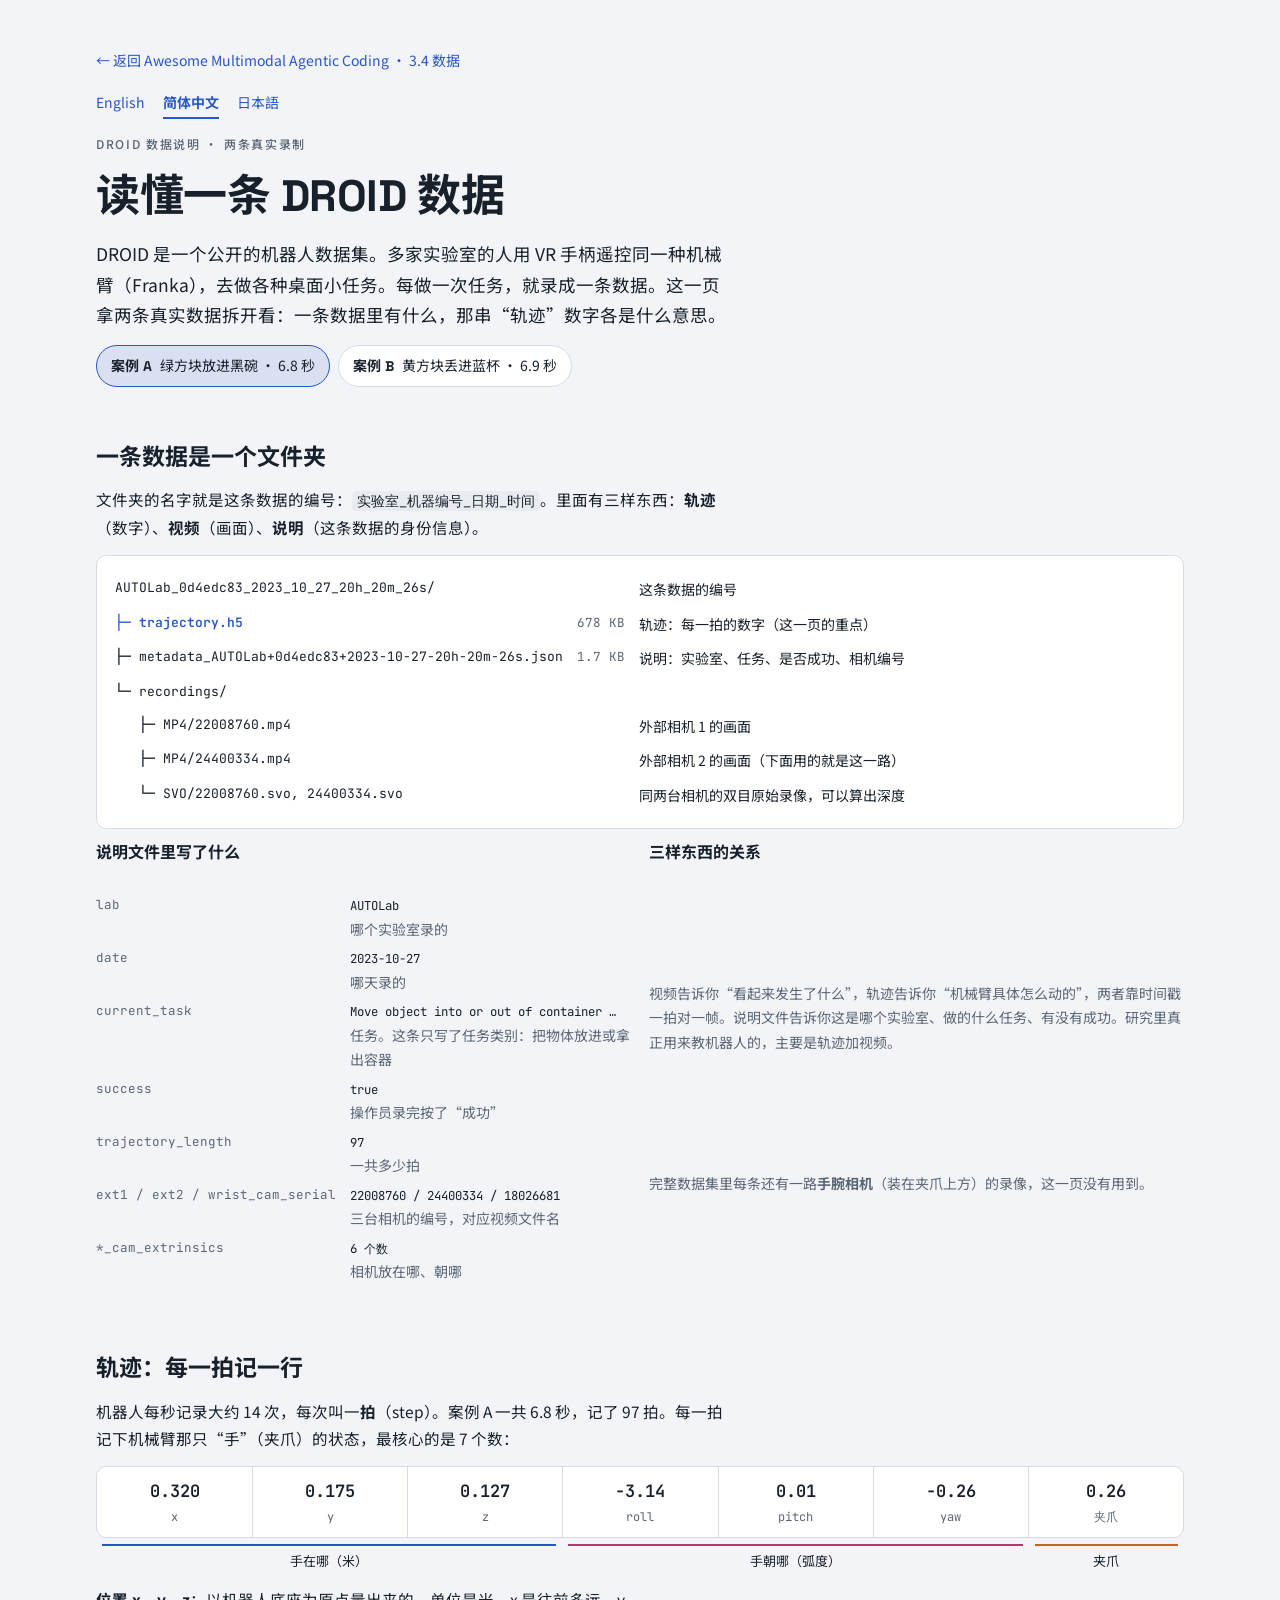
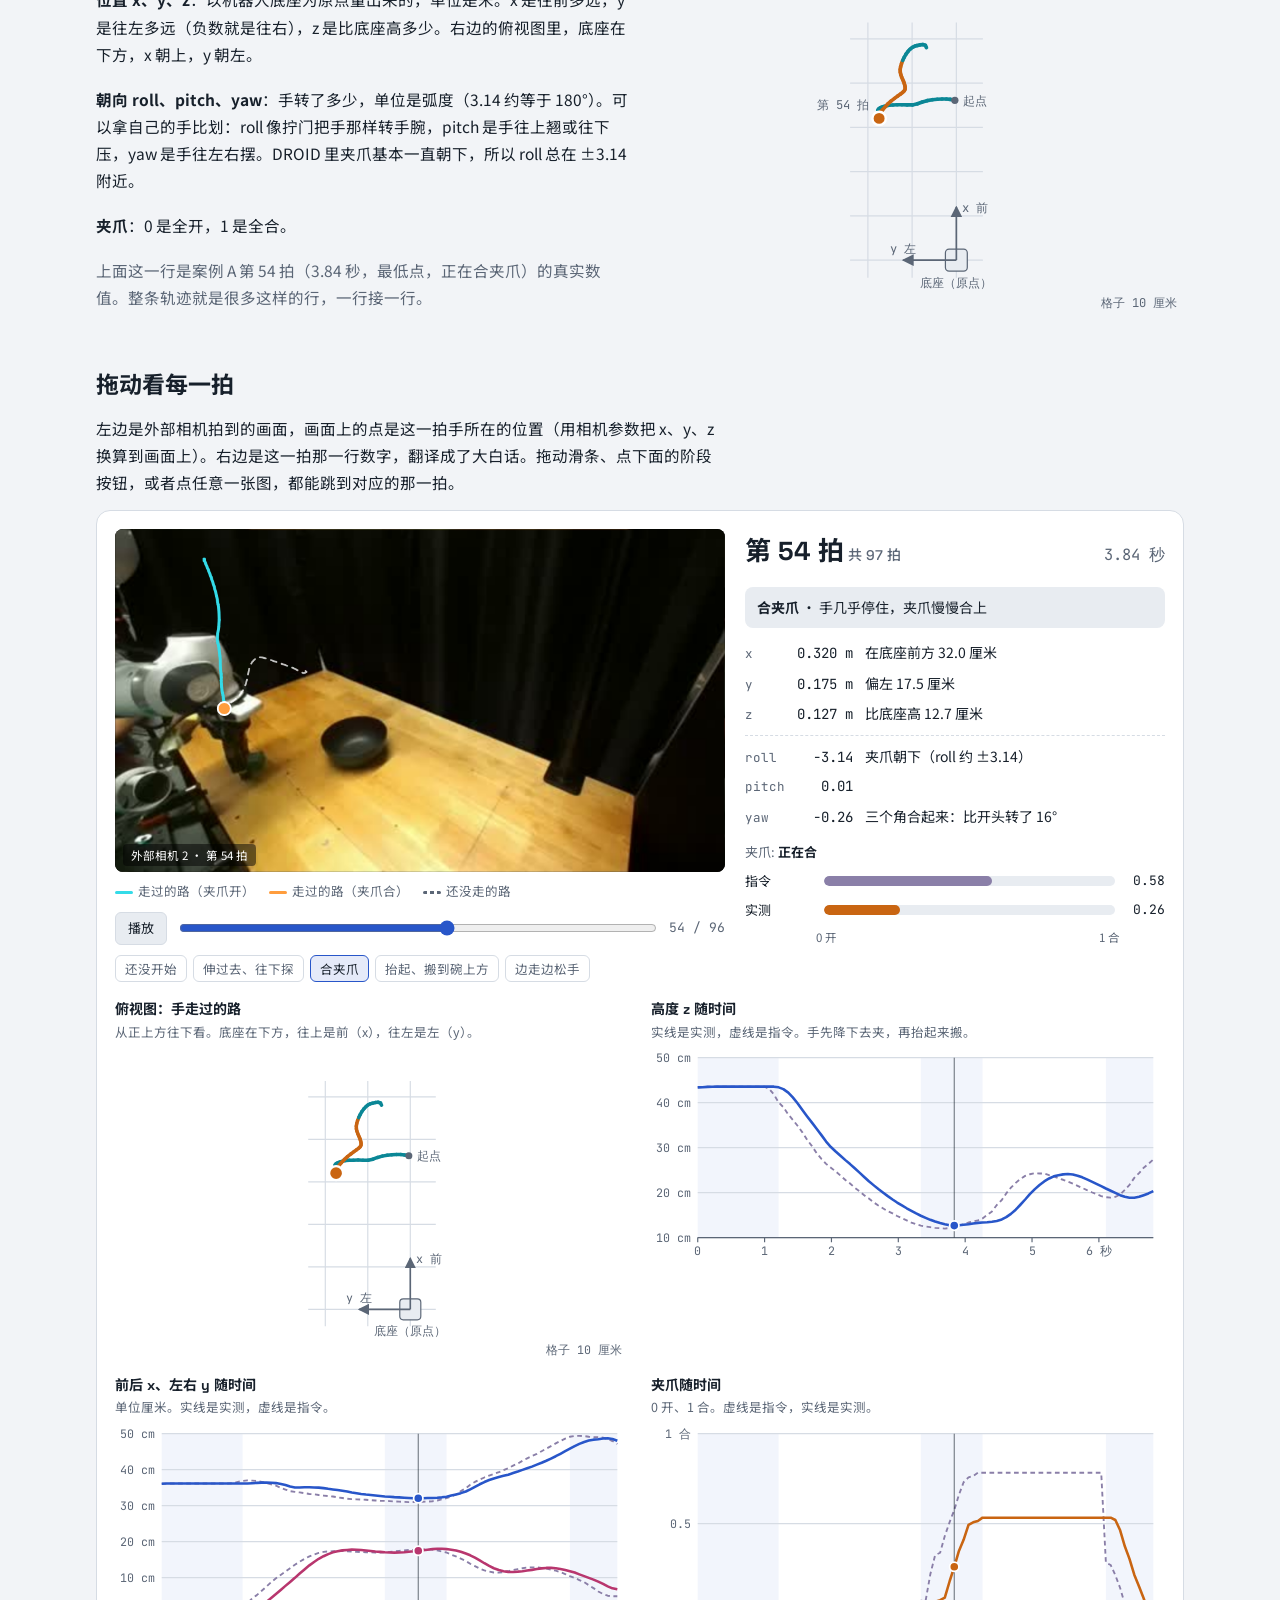
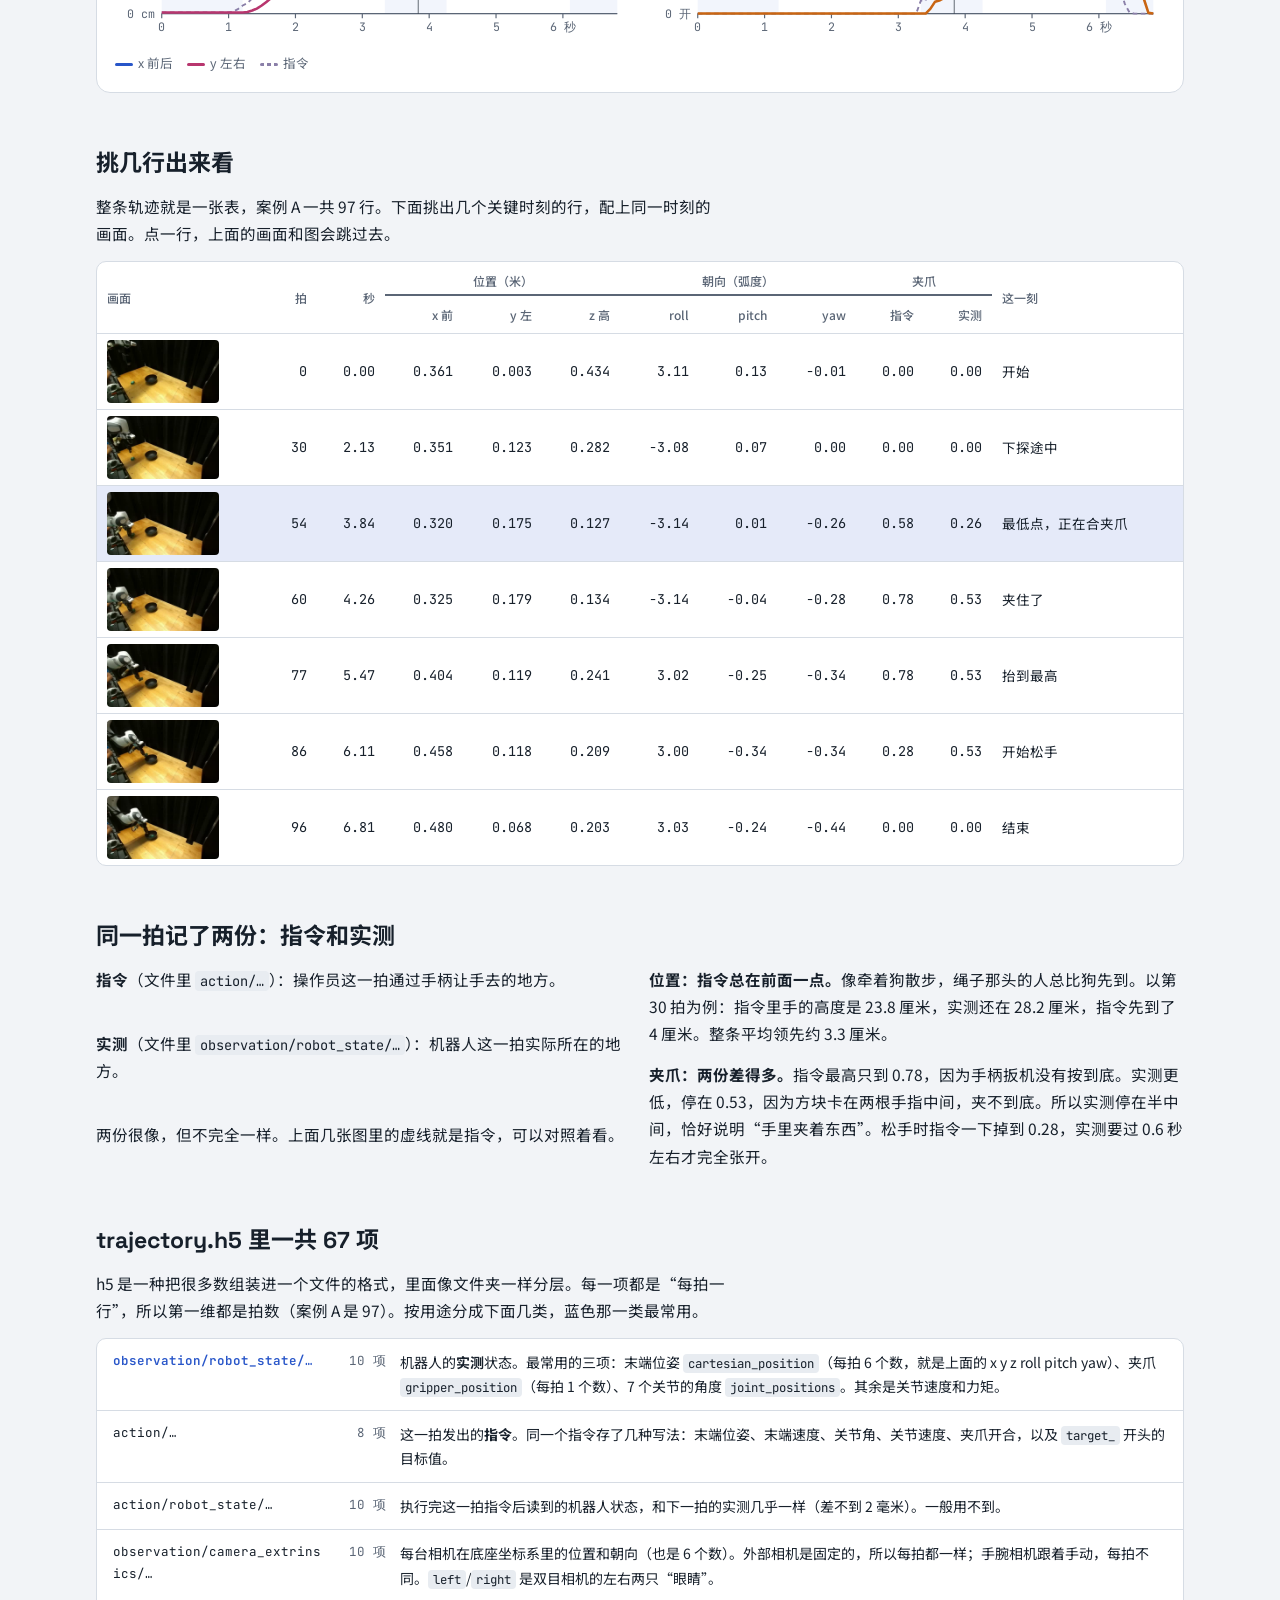
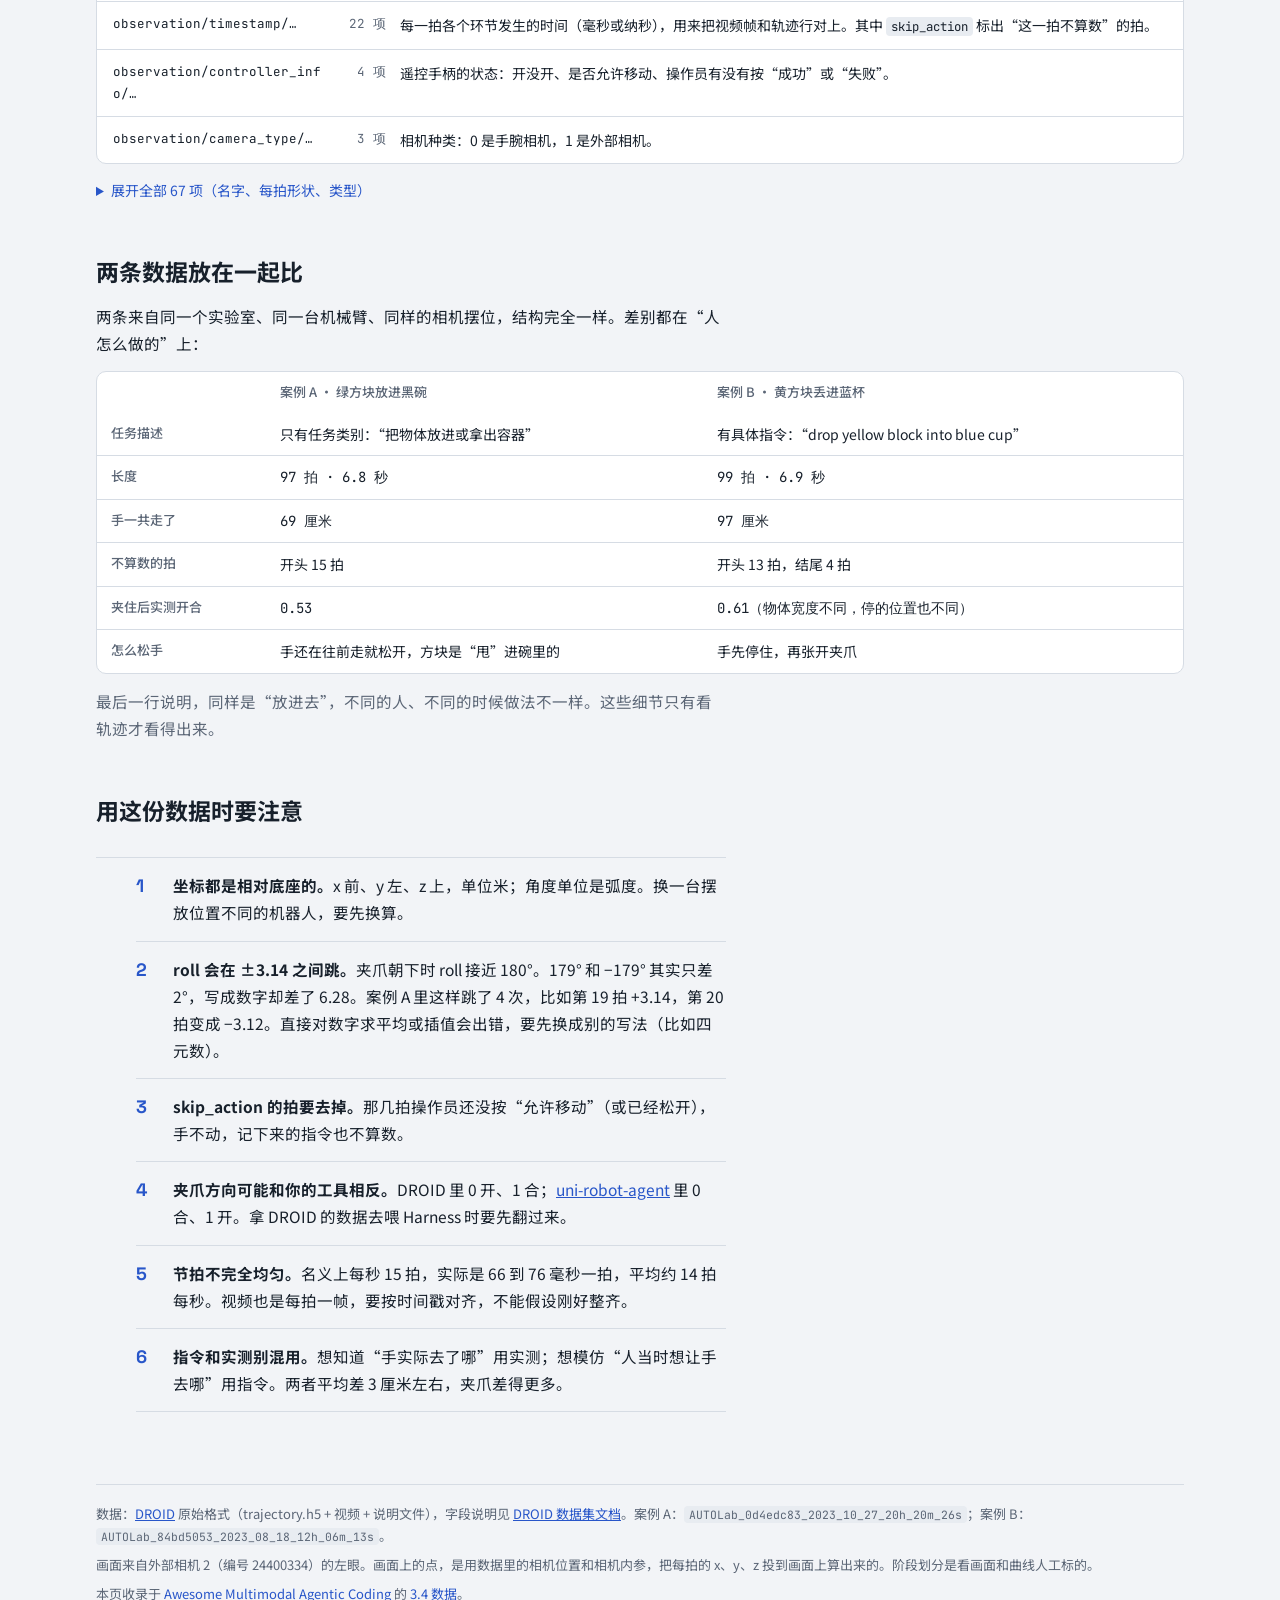
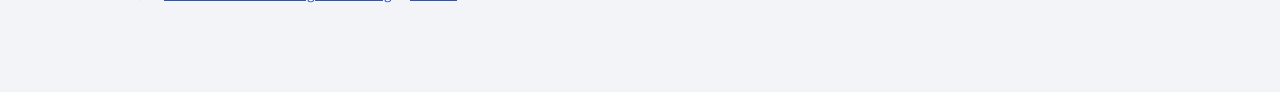
==== commit e617cad6: "Add English and Japanese DROID walkthroughs" ====
--- a/stage3/droid-data/index.html
+++ b/stage3/droid-data/index.html
@@ -1,688 +1,174 @@
-<!doctype html>
+<!DOCTYPE html>
+
 <html lang="zh-CN">
 <head>
-<meta charset="utf-8">
-<meta name="viewport" content="width=device-width,initial-scale=1,viewport-fit=cover">
+<meta charset="utf-8"/>
+<meta content="width=device-width,initial-scale=1,viewport-fit=cover" name="viewport"/>
 <title>读懂一条 DROID 数据</title>
-<meta name="description" content="拿两条真实的 DROID 机器人数据拆开看：一条数据里有什么，轨迹里的数字各是什么意思。">
-<link rel="preconnect" href="https://fonts.googleapis.com">
-<link rel="preconnect" href="https://fonts.gstatic.com" crossorigin>
-<link rel="stylesheet" href="https://fonts.googleapis.com/css2?family=JetBrains+Mono:wght@400;600&family=Noto+Sans+SC:wght@400;500;700&family=Space+Grotesk:wght@500;700&display=swap">
-<style>
-/* Layout: a reading column of short sections, broken once by a wide instrument panel (video frame + the live row + four charts). */
-:root {
-  --bg: #f2f4f7; --surface: #ffffff; --sunk: #e8ecf1; --ink: #17202b; --muted: #5b6676; --line: #d6dce4;
-  --accent: #2856c9; --y: #b8366e; --cmd: #8a7fa8; --open: #0b8796; --closed: #c96512;
-  --band-a: rgba(40, 86, 201, .06); --band-b: rgba(40, 86, 201, .0); --hi: rgba(40, 86, 201, .12);
-  --ov-open: #34dbe8; --ov-closed: #ff9d3d; --ov-future: rgba(255, 255, 255, .75);
-  --f-body: "Noto Sans SC", "PingFang SC", "Hiragino Sans GB", "Microsoft YaHei", system-ui, sans-serif;
-  --f-head: "Space Grotesk", "Noto Sans SC", "PingFang SC", system-ui, sans-serif;
-  --f-mono: "JetBrains Mono", ui-monospace, "SF Mono", Menlo, Consolas, monospace;
-}
-@media (prefers-color-scheme: dark) { :root:not([data-theme="light"]) {
-  --bg: #0f1318; --surface: #161b22; --sunk: #1d232c; --ink: #e4e8ee; --muted: #97a2b2; --line: #2a313b;
-  --accent: #7ea1ff; --y: #f07aab; --cmd: #a99ccc; --open: #3cc6d4; --closed: #f39a4e;
-  --band-a: rgba(126, 161, 255, .07); --band-b: rgba(126, 161, 255, 0); --hi: rgba(126, 161, 255, .16);
-  color-scheme: dark } }
-:root[data-theme="dark"] {
-  --bg: #0f1318; --surface: #161b22; --sunk: #1d232c; --ink: #e4e8ee; --muted: #97a2b2; --line: #2a313b;
-  --accent: #7ea1ff; --y: #f07aab; --cmd: #a99ccc; --open: #3cc6d4; --closed: #f39a4e;
-  --band-a: rgba(126, 161, 255, .07); --band-b: rgba(126, 161, 255, 0); --hi: rgba(126, 161, 255, .16);
-  color-scheme: dark }
-
-* { box-sizing: border-box }
-body { background: var(--bg); color: var(--ink); font-family: var(--f-body); font-size: 15.5px; line-height: 1.75 }
-.wrap { max-width: 1120px; margin: 0 auto; padding-left: max(16px, env(safe-area-inset-left, 0px));
-  padding-right: max(16px, env(safe-area-inset-right, 0px)); padding-block: 40px 72px; display: grid; gap: 56px }
-.prose { max-width: 70ch }
-h1, h2, h3 { font-family: var(--f-head); text-wrap: balance; margin: 0; line-height: 1.3 }
-h1 { font-size: clamp(30px, 5vw, 44px); font-weight: 700; letter-spacing: -.01em }
-h2 { font-size: 23px; font-weight: 700 }
-h3 { font-size: 16px; font-weight: 700 }
-p { margin: 0 }
-.stack { display: grid; gap: 14px }
-.eyebrow { font-size: 12px; letter-spacing: .14em; text-transform: uppercase; color: var(--muted); font-weight: 500 }
-.lead { font-size: 17.5px; color: var(--ink); max-width: 64ch }
-.muted { color: var(--muted) }
-code, .mono { font-family: var(--f-mono); font-size: .88em }
-code { background: var(--sunk); padding: 1px 5px; border-radius: 4px; overflow-wrap: anywhere }
-.num { font-family: var(--f-mono); font-variant-numeric: tabular-nums }
-a { color: var(--accent) }
-
-/* case switch */
-.switch { display: flex; flex-wrap: wrap; gap: 8px }
-.switch button { font: inherit; font-size: 14px; border: 1px solid var(--line); background: var(--surface); color: var(--ink);
-  padding: 7px 14px; border-radius: 999px; cursor: pointer; display: flex; gap: 8px; align-items: baseline }
-.switch button b { font-family: var(--f-head) }
-.switch button[aria-pressed="true"] { border-color: var(--accent); background: var(--hi) }
-button:focus-visible, input:focus-visible, summary:focus-visible, tr:focus-visible { outline: 2px solid var(--accent); outline-offset: 2px }
-
-/* folder tree */
-.tree { background: var(--surface); border: 1px solid var(--line); border-radius: 10px; padding: 16px 18px; overflow-x: auto }
-.tree table { border-collapse: collapse; font-size: 14px; min-width: 620px }
-.tree td { padding: 5px 14px 5px 0; vertical-align: top }
-.tree td:first-child { font-family: var(--f-mono); font-size: 13px; white-space: pre; color: var(--ink) }
-.tree tr.star td:first-child { color: var(--accent); font-weight: 600 }
-.tree td.size { font-family: var(--f-mono); font-size: 12.5px; color: var(--muted); white-space: nowrap; text-align: right }
-
-.cols { display: grid; grid-template-columns: repeat(auto-fit, minmax(260px, 1fr)); gap: 18px }
-.kv { display: grid; grid-template-columns: max-content minmax(0, 1fr); gap: 4px 14px; font-size: 14px }
-.kv dt { font-family: var(--f-mono); font-size: 12.5px; color: var(--muted); padding-top: 2px }
-.kv dd { margin: 0; min-width: 0 }
-
-/* row anatomy */
-.row7 { display: grid; grid-template-columns: repeat(7, minmax(0, 1fr)); border: 1px solid var(--line); border-radius: 10px; overflow: hidden; background: var(--surface) }
-.row7 > div { padding: 10px 8px 9px; text-align: center; border-left: 1px solid var(--line); min-width: 0 }
-.row7 > div:first-child { border-left: 0 }
-.row7 .v { font-family: var(--f-mono); font-size: 17px; font-weight: 600; font-variant-numeric: tabular-nums }
-.row7 .k { font-family: var(--f-mono); font-size: 12px; color: var(--muted) }
-.groups7 { display: grid; grid-template-columns: 3fr 3fr 1fr; gap: 0; font-size: 13px; text-align: center; margin-top: 6px }
-.groups7 div { border-top: 2px solid var(--muted); margin: 0 6px; padding-top: 4px; color: var(--muted) }
-.groups7 div:nth-child(1) { border-color: var(--accent); color: var(--ink) }
-.groups7 div:nth-child(2) { border-color: var(--y); color: var(--ink) }
-.groups7 div:nth-child(3) { border-color: var(--closed); color: var(--ink) }
-@media (max-width: 560px) { .row7 .v { font-size: 13px } .row7 > div { padding: 8px 2px } .groups7 { font-size: 12px } }
-
-/* instrument panel */
-.panel { background: var(--surface); border: 1px solid var(--line); border-radius: 14px; padding: 18px; display: grid; gap: 18px }
-.panel-top { display: grid; grid-template-columns: minmax(0, 1.45fr) minmax(0, 1fr); gap: 20px; align-items: start }
-@media (max-width: 880px) { .panel-top { grid-template-columns: minmax(0, 1fr) } }
-.frame { position: relative; border-radius: 8px; overflow: hidden; background: #000; aspect-ratio: 16 / 9; max-width: 100% }
-.frame canvas { width: 100%; height: 100%; display: block }
-.frame .cap { position: absolute; left: 8px; bottom: 6px; font-size: 11.5px; color: #fff; background: rgba(0, 0, 0, .5); padding: 1px 8px; border-radius: 4px }
-.legend { display: flex; flex-wrap: wrap; gap: 4px 14px; font-size: 12.5px; color: var(--muted); margin-top: 8px }
-.legend i { display: inline-block; width: 18px; height: 3px; border-radius: 2px; vertical-align: middle; margin-right: 5px }
-.ctl { display: flex; align-items: center; gap: 10px; margin-top: 10px }
-.ctl button { font: inherit; font-size: 13px; border: 1px solid var(--line); background: var(--sunk); color: var(--ink); border-radius: 6px; padding: 4px 12px; cursor: pointer; white-space: nowrap }
-.ctl input[type=range] { flex: 1; min-width: 0; accent-color: var(--accent) }
-.ctl .num { font-size: 13px; color: var(--muted); white-space: nowrap }
-.phases { display: flex; flex-wrap: wrap; gap: 6px; margin-top: 10px }
-.phases button { font: inherit; font-size: 12.5px; border: 1px solid var(--line); background: transparent; color: var(--muted); border-radius: 6px; padding: 2px 9px; cursor: pointer }
-.phases button[aria-current="true"] { color: var(--ink); border-color: var(--accent); background: var(--hi) }
-
-.now { display: grid; gap: 12px }
-.now-head { display: flex; justify-content: space-between; align-items: baseline; gap: 10px; flex-wrap: wrap }
-.now-head .big { font-family: var(--f-head); font-size: 26px; font-weight: 700 }
-.now-head .big small { font-size: 14px; color: var(--muted); font-weight: 500; margin-left: 4px }
-.phase-box { background: var(--sunk); border-radius: 8px; padding: 8px 12px; font-size: 14px }
-.phase-box b { font-family: var(--f-head) }
-.decode { display: grid; grid-template-columns: max-content max-content minmax(0, 1fr); gap: 5px 12px; font-size: 14px; align-items: baseline }
-.decode .k { font-family: var(--f-mono); font-size: 12.5px; color: var(--muted) }
-.decode .v { font-family: var(--f-mono); font-variant-numeric: tabular-nums; text-align: right }
-.decode .h { min-width: 0 }
-.decode .sep { grid-column: 1 / -1; border-top: 1px dashed var(--line); margin: 3px 0 }
-.bars { display: grid; gap: 6px; font-size: 13px }
-.bar { display: grid; grid-template-columns: 4.6em minmax(0, 1fr) 3.2em; gap: 8px; align-items: center }
-.bar .track { height: 10px; background: var(--sunk); border-radius: 5px; position: relative; overflow: hidden }
-.bar .fill { position: absolute; inset: 0 auto 0 0; border-radius: 5px }
-.bar .num { text-align: right }
-.bar-scale { display: flex; justify-content: space-between; font-size: 11.5px; color: var(--muted); padding-left: calc(4.6em + 8px); padding-right: calc(3.2em + 8px) }
-
-.charts { display: grid; grid-template-columns: repeat(2, minmax(0, 1fr)); gap: 14px 22px }
-@media (max-width: 760px) { .charts { grid-template-columns: minmax(0, 1fr) } }
-.chart h3 { font-size: 14px; margin-bottom: 2px }
-.chart p { font-size: 12.5px; color: var(--muted); margin-bottom: 4px }
-.chart svg { width: 100%; height: auto; display: block; cursor: crosshair }
-svg text { fill: var(--muted); font-family: var(--f-mono); font-size: 10px }
-svg .grid { stroke: var(--line); stroke-width: 1 }
-svg .axis { stroke: var(--muted); stroke-width: 1 }
-svg .band-a { fill: var(--band-a) } svg .band-b { fill: var(--band-b) }
-svg .cursor { stroke: var(--ink); stroke-width: 1; opacity: .55 }
-
-/* key table */
-.tbl { overflow-x: auto; border: 1px solid var(--line); border-radius: 10px; background: var(--surface) }
-.tbl table { border-collapse: collapse; width: 100%; min-width: 860px; font-size: 13.5px }
-.tbl th { text-align: right; font-weight: 500; color: var(--muted); font-size: 12px; padding: 8px 10px; border-bottom: 1px solid var(--line); white-space: nowrap }
-.tbl th.l, .tbl td.l { text-align: left }
-.tbl td { padding: 6px 10px; border-bottom: 1px solid var(--line); text-align: right; font-family: var(--f-mono); font-variant-numeric: tabular-nums; white-space: nowrap }
-.tbl td.l { font-family: var(--f-body); white-space: normal }
-.tbl tr:last-child td { border-bottom: 0 }
-.tbl tbody tr { cursor: pointer }
-.tbl tbody tr:hover { background: var(--sunk) }
-.tbl tbody tr.on { background: var(--hi) }
-.thumb { width: 112px; aspect-ratio: 16 / 9; border-radius: 4px; background-color: #000; background-repeat: no-repeat }
-.tbl th.grp { text-align: center; border-bottom: 2px solid var(--muted); padding-bottom: 3px }
-
-/* two-column compare */
-.compare { overflow-x: auto; border: 1px solid var(--line); border-radius: 10px; background: var(--surface) }
-.compare table { border-collapse: collapse; width: 100%; min-width: 620px; font-size: 14px }
-.compare th, .compare td { padding: 9px 14px; border-bottom: 1px solid var(--line); text-align: left; vertical-align: top }
-.compare th { font-weight: 500; color: var(--muted); font-size: 13px; white-space: nowrap }
-.compare tr:last-child td, .compare tr:last-child th { border-bottom: 0 }
-
-/* field groups */
-.fg { display: grid; gap: 0; border: 1px solid var(--line); border-radius: 10px; background: var(--surface); overflow: hidden }
-.fg > div { display: grid; grid-template-columns: minmax(0, 15em) 3.5em minmax(0, 1fr); gap: 14px; padding: 11px 16px; border-top: 1px solid var(--line); font-size: 14px }
-.fg > div:first-child { border-top: 0 }
-.fg .p { font-family: var(--f-mono); font-size: 12.5px; overflow-wrap: anywhere }
-.fg .n { font-family: var(--f-mono); color: var(--muted); font-size: 12.5px; text-align: right }
-.fg .star .p { color: var(--accent); font-weight: 600 }
-@media (max-width: 640px) { .fg > div { grid-template-columns: minmax(0, 1fr) 3em } .fg > div > :last-child { grid-column: 1 / -1 } }
-details { font-size: 14px }
-summary { cursor: pointer; color: var(--accent) }
-.flist { overflow-x: auto; margin-top: 10px }
-.flist table { border-collapse: collapse; font-size: 12.5px; min-width: 560px; width: 100% }
-.flist td { font-family: var(--f-mono); padding: 3px 12px 3px 0; border-bottom: 1px solid var(--line); white-space: nowrap }
-
-/* notes */
-.notes { display: grid; gap: 0; counter-reset: n; border-top: 1px solid var(--line) }
-.notes li { list-style: none; display: grid; grid-template-columns: 2em minmax(0, 1fr); gap: 6px; padding: 14px 0; border-bottom: 1px solid var(--line) }
-.notes li::before { counter-increment: n; content: counter(n); font-family: var(--f-head); font-weight: 700; color: var(--accent); font-size: 18px; line-height: 1.5 }
-.notes b { font-weight: 700 }
-.notes ul { margin: 0; padding: 0 }
-.back { font-size: 14px }
-.back a { text-decoration: none }
-.back a:hover { text-decoration: underline }
-.foot { font-size: 13px; color: var(--muted); border-top: 1px solid var(--line); padding-top: 18px; display: grid; gap: 6px }
-.err { color: var(--closed) }
-@media (prefers-reduced-motion: reduce) { * { scroll-behavior: auto !important } }
-</style>
-</head>
+<meta content="拿两条真实的 DROID 机器人数据拆开看：一条数据里有什么，轨迹里的数字各是什么意思。" name="description"/>
+<link href="https://fonts.googleapis.com" rel="preconnect"/>
+<link crossorigin="" href="https://fonts.gstatic.com" rel="preconnect"/>
+<link href="https://fonts.googleapis.com/css2?family=JetBrains+Mono:wght@400;600&amp;family=Noto+Sans+SC:wght@400;500;700&amp;family=Space+Grotesk:wght@500;700&amp;display=swap" rel="stylesheet"/>
+<link href="styles.css" rel="stylesheet"/>
+<link href="index.html" hreflang="zh-CN" rel="alternate"/><link href="index.en.html" hreflang="en" rel="alternate"/><link href="index.ja.html" hreflang="ja" rel="alternate"/></head>
 <body>
 <div class="wrap">
-
 <header class="stack">
-  <nav class="back"><a href="https://github.com/jiangjin1999/awesome-multimodal-agentic-coding/blob/main/README.zh-CN.md#s3-4">← 返回 Awesome Multimodal Agentic Coding · 3.4 数据</a></nav>
-  <div class="eyebrow">DROID 数据说明 · 两条真实录制</div>
-  <h1>读懂一条 DROID 数据</h1>
-  <p class="lead">DROID 是一个公开的机器人数据集。多家实验室的人用 VR 手柄遥控同一种机械臂（Franka），去做各种桌面小任务。每做一次任务，就录成一条数据。这一页拿两条真实数据拆开看：一条数据里有什么，那串“轨迹”数字各是什么意思。</p>
-  <div class="switch" role="group" aria-label="选择案例">
-    <button id="btn-A" aria-pressed="true" data-case="A"><b>案例 A</b><span>绿方块放进黑碗 · 6.8 秒</span></button>
-    <button id="btn-B" aria-pressed="false" data-case="B"><b>案例 B</b><span>黄方块丢进蓝杯 · 6.9 秒</span></button>
-  </div>
+<nav class="back"><a href="https://github.com/jiangjin1999/awesome-multimodal-agentic-coding/blob/main/README.zh-CN.md#s3-4">← 返回 Awesome Multimodal Agentic Coding · 3.4 数据</a></nav><nav aria-label="选择语言" class="languages"><a href="index.en.html" hreflang="en" lang="en">English</a><a aria-current="page" href="index.html" hreflang="zh-CN" lang="zh-CN">简体中文</a><a href="index.ja.html" hreflang="ja" lang="ja">日本語</a></nav>
+<div class="eyebrow">DROID 数据说明 · 两条真实录制</div>
+<h1>读懂一条 DROID 数据</h1>
+<p class="lead">DROID 是一个公开的机器人数据集。多家实验室的人用 VR 手柄遥控同一种机械臂（Franka），去做各种桌面小任务。每做一次任务，就录成一条数据。这一页拿两条真实数据拆开看：一条数据里有什么，那串“轨迹”数字各是什么意思。</p>
+<div aria-label="选择案例" class="switch" role="group">
+<button aria-pressed="true" data-case="A" id="btn-A"><b>案例 A</b><span>绿方块放进黑碗 · 6.8 秒</span></button>
+<button aria-pressed="false" data-case="B" id="btn-B"><b>案例 B</b><span>黄方块丢进蓝杯 · 6.9 秒</span></button>
+</div>
 </header>
-
 <section class="stack">
-  <h2>一条数据是一个文件夹</h2>
-  <p class="prose">文件夹的名字就是这条数据的编号：<code>实验室_机器编号_日期_时间</code>。里面有三样东西：<b>轨迹</b>（数字）、<b>视频</b>（画面）、<b>说明</b>（这条数据的身份信息）。</p>
-  <div class="tree"><table id="tree"></table></div>
-  <div class="cols">
-    <div class="stack">
-      <h3>说明文件里写了什么</h3>
-      <dl class="kv" id="meta"></dl>
-    </div>
-    <div class="stack">
-      <h3>三样东西的关系</h3>
-      <p class="muted" style="font-size:14px">视频告诉你“看起来发生了什么”，轨迹告诉你“机械臂具体怎么动的”，两者靠时间戳一拍对一帧。说明文件告诉你这是哪个实验室、做的什么任务、有没有成功。研究里真正用来教机器人的，主要是轨迹加视频。</p>
-      <p class="muted" style="font-size:14px">完整数据集里每条还有一路<b>手腕相机</b>（装在夹爪上方）的录像，这一页没有用到。</p>
-    </div>
-  </div>
+<h2>一条数据是一个文件夹</h2>
+<p class="prose">文件夹的名字就是这条数据的编号：<code>实验室_机器编号_日期_时间</code>。里面有三样东西：<b>轨迹</b>（数字）、<b>视频</b>（画面）、<b>说明</b>（这条数据的身份信息）。</p>
+<div class="tree"><table id="tree"></table></div>
+<div class="cols">
+<div class="stack">
+<h3>说明文件里写了什么</h3>
+<dl class="kv" id="meta"></dl>
+</div>
+<div class="stack">
+<h3>三样东西的关系</h3>
+<p class="muted" style="font-size:14px">视频告诉你“看起来发生了什么”，轨迹告诉你“机械臂具体怎么动的”，两者靠时间戳一拍对一帧。说明文件告诉你这是哪个实验室、做的什么任务、有没有成功。研究里真正用来教机器人的，主要是轨迹加视频。</p>
+<p class="muted" style="font-size:14px">完整数据集里每条还有一路<b>手腕相机</b>（装在夹爪上方）的录像，这一页没有用到。</p>
+</div>
+</div>
 </section>
-
 <section class="stack">
-  <h2>轨迹：每一拍记一行</h2>
-  <div class="prose stack">
-    <p>机器人每秒记录大约 14 次，每次叫一<b>拍</b>（step）。<span id="intro-len"></span>每一拍记下机械臂那只“手”（夹爪）的状态，最核心的是 7 个数：</p>
-  </div>
-  <div>
-    <div class="row7" id="row7"></div>
-    <div class="groups7"><div>手在哪（米）</div><div>手朝哪（弧度）</div><div>夹爪</div></div>
-  </div>
-  <div class="cols">
-    <div class="stack prose">
-      <p><b>位置 x、y、z</b>：以机器人底座为原点量出来的，单位是米。x 是往前多远，y 是往左多远（负数就是往右），z 是比底座高多少。右边的俯视图里，底座在下方，x 朝上，y 朝左。</p>
-      <p><b>朝向 roll、pitch、yaw</b>：手转了多少，单位是弧度（3.14 约等于 180°）。可以拿自己的手比划：roll 像拧门把手那样转手腕，pitch 是手往上翘或往下压，yaw 是手往左右摆。DROID 里夹爪基本一直朝下，所以 roll 总在 ±3.14 附近。</p>
-      <p><b>夹爪</b>：0 是全开，1 是全合。</p>
-      <p class="muted">上面这一行是<span id="row7-when"></span>的真实数值。整条轨迹就是很多这样的行，一行接一行。</p>
-    </div>
-    <div class="chart" id="topview-static"></div>
-  </div>
+<h2>轨迹：每一拍记一行</h2>
+<div class="prose stack">
+<p>机器人每秒记录大约 14 次，每次叫一<b>拍</b>（step）。<span id="intro-len"></span>每一拍记下机械臂那只“手”（夹爪）的状态，最核心的是 7 个数：</p>
+</div>
+<div>
+<div class="row7" id="row7"></div>
+<div class="groups7"><div>手在哪（米）</div><div>手朝哪（弧度）</div><div>夹爪</div></div>
+</div>
+<div class="cols">
+<div class="stack prose">
+<p><b>位置 x、y、z</b>：以机器人底座为原点量出来的，单位是米。x 是往前多远，y 是往左多远（负数就是往右），z 是比底座高多少。右边的俯视图里，底座在下方，x 朝上，y 朝左。</p>
+<p><b>朝向 roll、pitch、yaw</b>：手转了多少，单位是弧度（3.14 约等于 180°）。可以拿自己的手比划：roll 像拧门把手那样转手腕，pitch 是手往上翘或往下压，yaw 是手往左右摆。DROID 里夹爪基本一直朝下，所以 roll 总在 ±3.14 附近。</p>
+<p><b>夹爪</b>：0 是全开，1 是全合。</p>
+<p class="muted">上面这一行是<span id="row7-when"></span>的真实数值。整条轨迹就是很多这样的行，一行接一行。</p>
+</div>
+<div class="chart" id="topview-static"></div>
+</div>
 </section>
-
 <section class="stack" id="viewer">
-  <div class="stack prose">
-    <h2>拖动看每一拍</h2>
-    <p>左边是外部相机拍到的画面，画面上的点是这一拍手所在的位置（用相机参数把 x、y、z 换算到画面上）。右边是这一拍那一行数字，翻译成了大白话。拖动滑条、点下面的阶段按钮，或者点任意一张图，都能跳到对应的那一拍。</p>
-  </div>
-  <div class="panel">
-    <div class="panel-top">
-      <div>
-        <div class="frame"><canvas id="cv" width="1024" height="576" aria-label="外部相机画面与手的轨迹"></canvas><span class="cap" id="cap"></span></div>
-        <div class="legend">
-          <span><i style="background:var(--ov-open)"></i>走过的路（夹爪开）</span>
-          <span><i style="background:var(--ov-closed)"></i>走过的路（夹爪合）</span>
-          <span><i style="background:repeating-linear-gradient(90deg,var(--muted) 0 4px,transparent 4px 7px)"></i>还没走的路</span>
-        </div>
-        <div class="ctl">
-          <button id="play" type="button">播放</button>
-          <input id="slider" type="range" min="0" max="96" value="0" aria-label="选择第几拍">
-          <span class="num" id="slabel"></span>
-        </div>
-        <div class="phases" id="phases"></div>
-      </div>
-      <div class="now">
-        <div class="now-head"><div class="big" id="now-step"></div><div class="num muted" id="now-time"></div></div>
-        <div class="phase-box" id="now-phase"></div>
-        <div class="decode" id="decode"></div>
-        <div class="bars" id="bars"></div>
-      </div>
-    </div>
-    <div class="charts">
-      <div class="chart"><h3>俯视图：手走过的路</h3><p>从正上方往下看。底座在下方，往上是前（x），往左是左（y）。</p><div id="c-top"></div></div>
-      <div class="chart"><h3>高度 z 随时间</h3><p>实线是实测，虚线是指令。手先降下去夹，再抬起来搬。</p><div id="c-z"></div></div>
-      <div class="chart"><h3>前后 x、左右 y 随时间</h3><p>单位厘米。实线是实测，虚线是指令。</p><div id="c-xy"></div></div>
-      <div class="chart"><h3>夹爪随时间</h3><p>0 开、1 合。虚线是指令，实线是实测。</p><div id="c-g"></div></div>
-    </div>
-  </div>
+<div class="stack prose">
+<h2>拖动看每一拍</h2>
+<p>左边是外部相机拍到的画面，画面上的点是这一拍手所在的位置（用相机参数把 x、y、z 换算到画面上）。右边是这一拍那一行数字，翻译成了大白话。拖动滑条、点下面的阶段按钮，或者点任意一张图，都能跳到对应的那一拍。</p>
+</div>
+<div class="panel">
+<div class="panel-top">
+<div>
+<div class="frame"><canvas aria-label="外部相机画面与手的轨迹" height="576" id="cv" width="1024"></canvas><span class="cap" id="cap"></span></div>
+<div class="legend">
+<span><i style="background:var(--ov-open)"></i>走过的路（夹爪开）</span>
+<span><i style="background:var(--ov-closed)"></i>走过的路（夹爪合）</span>
+<span><i style="background:repeating-linear-gradient(90deg,var(--muted) 0 4px,transparent 4px 7px)"></i>还没走的路</span>
+</div>
+<div class="ctl">
+<button id="play" type="button">播放</button>
+<input aria-label="选择第几拍" id="slider" max="96" min="0" type="range" value="0"/>
+<span class="num" id="slabel"></span>
+</div>
+<div class="phases" id="phases"></div>
+</div>
+<div class="now">
+<div class="now-head"><div class="big" id="now-step"></div><div class="num muted" id="now-time"></div></div>
+<div class="phase-box" id="now-phase"></div>
+<div class="decode" id="decode"></div>
+<div class="bars" id="bars"></div>
+</div>
+</div>
+<div class="charts">
+<div class="chart"><h3>俯视图：手走过的路</h3><p>从正上方往下看。底座在下方，往上是前（x），往左是左（y）。</p><div id="c-top"></div></div>
+<div class="chart"><h3>高度 z 随时间</h3><p>实线是实测，虚线是指令。手先降下去夹，再抬起来搬。</p><div id="c-z"></div></div>
+<div class="chart"><h3>前后 x、左右 y 随时间</h3><p>单位厘米。实线是实测，虚线是指令。</p><div id="c-xy"></div></div>
+<div class="chart"><h3>夹爪随时间</h3><p>0 开、1 合。虚线是指令，实线是实测。</p><div id="c-g"></div></div>
+</div>
+</div>
 </section>
-
 <section class="stack">
-  <h2>挑几行出来看</h2>
-  <p class="prose">整条轨迹就是一张表，<span id="tbl-len"></span>。下面挑出几个关键时刻的行，配上同一时刻的画面。点一行，上面的画面和图会跳过去。</p>
-  <div class="tbl"><table>
-    <thead>
-      <tr><th class="l" rowspan="2">画面</th><th rowspan="2">拍</th><th rowspan="2">秒</th>
-        <th class="grp" colspan="3">位置（米）</th><th class="grp" colspan="3">朝向（弧度）</th><th class="grp" colspan="2">夹爪</th><th class="l" rowspan="2">这一刻</th></tr>
-      <tr><th>x 前</th><th>y 左</th><th>z 高</th><th>roll</th><th>pitch</th><th>yaw</th><th>指令</th><th>实测</th></tr>
-    </thead>
-    <tbody id="keys"></tbody>
-  </table></div>
+<h2>挑几行出来看</h2>
+<p class="prose">整条轨迹就是一张表，<span id="tbl-len"></span>。下面挑出几个关键时刻的行，配上同一时刻的画面。点一行，上面的画面和图会跳过去。</p>
+<div class="tbl"><table>
+<thead>
+<tr><th class="l" rowspan="2">画面</th><th rowspan="2">拍</th><th rowspan="2">秒</th>
+<th class="grp" colspan="3">位置（米）</th><th class="grp" colspan="3">朝向（弧度）</th><th class="grp" colspan="2">夹爪</th><th class="l" rowspan="2">这一刻</th></tr>
+<tr><th>x 前</th><th>y 左</th><th>z 高</th><th>roll</th><th>pitch</th><th>yaw</th><th>指令</th><th>实测</th></tr>
+</thead>
+<tbody id="keys"></tbody>
+</table></div>
 </section>
-
 <section class="stack">
-  <h2>同一拍记了两份：指令和实测</h2>
-  <div class="cols">
-    <div class="stack prose">
-      <p><b>指令</b>（文件里 <code>action/…</code>）：操作员这一拍通过手柄让手去的地方。</p>
-      <p><b>实测</b>（文件里 <code>observation/robot_state/…</code>）：机器人这一拍实际所在的地方。</p>
-      <p>两份很像，但不完全一样。上面几张图里的虚线就是指令，可以对照着看。</p>
-    </div>
-    <div class="stack prose">
-      <p><b>位置：指令总在前面一点。</b>像牵着狗散步，绳子那头的人总比狗先到。<span id="lead-text"></span></p>
-      <p><b>夹爪：两份差得多。</b><span id="grip-text"></span></p>
-    </div>
-  </div>
+<h2>同一拍记了两份：指令和实测</h2>
+<div class="cols">
+<div class="stack prose">
+<p><b>指令</b>（文件里 <code>action/…</code>）：操作员这一拍通过手柄让手去的地方。</p>
+<p><b>实测</b>（文件里 <code>observation/robot_state/…</code>）：机器人这一拍实际所在的地方。</p>
+<p>两份很像，但不完全一样。上面几张图里的虚线就是指令，可以对照着看。</p>
+</div>
+<div class="stack prose">
+<p><b>位置：指令总在前面一点。</b>像牵着狗散步，绳子那头的人总比狗先到。<span id="lead-text"></span></p>
+<p><b>夹爪：两份差得多。</b><span id="grip-text"></span></p>
+</div>
+</div>
 </section>
-
 <section class="stack">
-  <h2>trajectory.h5 里一共 67 项</h2>
-  <p class="prose">h5 是一种把很多数组装进一个文件的格式，里面像文件夹一样分层。每一项都是“每拍一行”，所以第一维都是拍数（案例 A 是 97）。按用途分成下面几类，蓝色那一类最常用。</p>
-  <div class="fg">
-    <div class="star"><span class="p">observation/robot_state/…</span><span class="n">10 项</span><span>机器人的<b>实测</b>状态。最常用的三项：末端位姿 <code>cartesian_position</code>（每拍 6 个数，就是上面的 x y z roll pitch yaw）、夹爪 <code>gripper_position</code>（每拍 1 个数）、7 个关节的角度 <code>joint_positions</code>。其余是关节速度和力矩。</span></div>
-    <div><span class="p">action/…</span><span class="n">8 项</span><span>这一拍发出的<b>指令</b>。同一个指令存了几种写法：末端位姿、末端速度、关节角、关节速度、夹爪开合，以及 <code>target_</code> 开头的目标值。</span></div>
-    <div><span class="p">action/robot_state/…</span><span class="n">10 项</span><span>执行完这一拍指令后读到的机器人状态，和下一拍的实测几乎一样（差不到 2 毫米）。一般用不到。</span></div>
-    <div><span class="p">observation/camera_extrinsics/…</span><span class="n">10 项</span><span>每台相机在底座坐标系里的位置和朝向（也是 6 个数）。外部相机是固定的，所以每拍都一样；手腕相机跟着手动，每拍不同。<code>left</code>/<code>right</code> 是双目相机的左右两只“眼睛”。</span></div>
-    <div><span class="p">observation/timestamp/…</span><span class="n">22 项</span><span>每一拍各个环节发生的时间（毫秒或纳秒），用来把视频帧和轨迹行对上。其中 <code>skip_action</code> 标出“这一拍不算数”的拍。</span></div>
-    <div><span class="p">observation/controller_info/…</span><span class="n">4 项</span><span>遥控手柄的状态：开没开、是否允许移动、操作员有没有按“成功”或“失败”。</span></div>
-    <div><span class="p">observation/camera_type/…</span><span class="n">3 项</span><span>相机种类：0 是手腕相机，1 是外部相机。</span></div>
-  </div>
-  <details><summary>展开全部 67 项（名字、每拍形状、类型）</summary><div class="flist"><table id="flist"></table></div></details>
+<h2>trajectory.h5 里一共 67 项</h2>
+<p class="prose">h5 是一种把很多数组装进一个文件的格式，里面像文件夹一样分层。每一项都是“每拍一行”，所以第一维都是拍数（案例 A 是 97）。按用途分成下面几类，蓝色那一类最常用。</p>
+<div class="fg">
+<div class="star"><span class="p">observation/robot_state/…</span><span class="n">10 项</span><span>机器人的<b>实测</b>状态。最常用的三项：末端位姿 <code>cartesian_position</code>（每拍 6 个数，就是上面的 x y z roll pitch yaw）、夹爪 <code>gripper_position</code>（每拍 1 个数）、7 个关节的角度 <code>joint_positions</code>。其余是关节速度和力矩。</span></div>
+<div><span class="p">action/…</span><span class="n">8 项</span><span>这一拍发出的<b>指令</b>。同一个指令存了几种写法：末端位姿、末端速度、关节角、关节速度、夹爪开合，以及 <code>target_</code> 开头的目标值。</span></div>
+<div><span class="p">action/robot_state/…</span><span class="n">10 项</span><span>执行完这一拍指令后读到的机器人状态，和下一拍的实测几乎一样（差不到 2 毫米）。一般用不到。</span></div>
+<div><span class="p">observation/camera_extrinsics/…</span><span class="n">10 项</span><span>每台相机在底座坐标系里的位置和朝向（也是 6 个数）。外部相机是固定的，所以每拍都一样；手腕相机跟着手动，每拍不同。<code>left</code>/<code>right</code> 是双目相机的左右两只“眼睛”。</span></div>
+<div><span class="p">observation/timestamp/…</span><span class="n">22 项</span><span>每一拍各个环节发生的时间（毫秒或纳秒），用来把视频帧和轨迹行对上。其中 <code>skip_action</code> 标出“这一拍不算数”的拍。</span></div>
+<div><span class="p">observation/controller_info/…</span><span class="n">4 项</span><span>遥控手柄的状态：开没开、是否允许移动、操作员有没有按“成功”或“失败”。</span></div>
+<div><span class="p">observation/camera_type/…</span><span class="n">3 项</span><span>相机种类：0 是手腕相机，1 是外部相机。</span></div>
+</div>
+<details><summary>展开全部 67 项（名字、每拍形状、类型）</summary><div class="flist"><table id="flist"></table></div></details>
 </section>
-
 <section class="stack">
-  <h2>两条数据放在一起比</h2>
-  <p class="prose">两条来自同一个实验室、同一台机械臂、同样的相机摆位，结构完全一样。差别都在“人怎么做的”上：</p>
-  <div class="compare"><table>
-    <thead><tr><th></th><th>案例 A · 绿方块放进黑碗</th><th>案例 B · 黄方块丢进蓝杯</th></tr></thead>
-    <tbody>
-      <tr><th>任务描述</th><td>只有任务类别：“把物体放进或拿出容器”</td><td>有具体指令：“drop yellow block into blue cup”</td></tr>
-      <tr><th>长度</th><td class="num">97 拍 · 6.8 秒</td><td class="num">99 拍 · 6.9 秒</td></tr>
-      <tr><th>手一共走了</th><td class="num">69 厘米</td><td class="num">97 厘米</td></tr>
-      <tr><th>不算数的拍</th><td>开头 15 拍</td><td>开头 13 拍，结尾 4 拍</td></tr>
-      <tr><th>夹住后实测开合</th><td class="num">0.53</td><td class="num">0.61（物体宽度不同，停的位置也不同）</td></tr>
-      <tr><th>怎么松手</th><td>手还在往前走就松开，方块是“甩”进碗里的</td><td>手先停住，再张开夹爪</td></tr>
-    </tbody>
-  </table></div>
-  <p class="prose muted">最后一行说明，同样是“放进去”，不同的人、不同的时候做法不一样。这些细节只有看轨迹才看得出来。</p>
+<h2>两条数据放在一起比</h2>
+<p class="prose">两条来自同一个实验室、同一台机械臂、同样的相机摆位，结构完全一样。差别都在“人怎么做的”上：</p>
+<div class="compare"><table>
+<thead><tr><th></th><th>案例 A · 绿方块放进黑碗</th><th>案例 B · 黄方块丢进蓝杯</th></tr></thead>
+<tbody>
+<tr><th>任务描述</th><td>只有任务类别：“把物体放进或拿出容器”</td><td>有具体指令：“drop yellow block into blue cup”</td></tr>
+<tr><th>长度</th><td class="num">97 拍 · 6.8 秒</td><td class="num">99 拍 · 6.9 秒</td></tr>
+<tr><th>手一共走了</th><td class="num">69 厘米</td><td class="num">97 厘米</td></tr>
+<tr><th>不算数的拍</th><td>开头 15 拍</td><td>开头 13 拍，结尾 4 拍</td></tr>
+<tr><th>夹住后实测开合</th><td class="num">0.53</td><td class="num">0.61（物体宽度不同，停的位置也不同）</td></tr>
+<tr><th>怎么松手</th><td>手还在往前走就松开，方块是“甩”进碗里的</td><td>手先停住，再张开夹爪</td></tr>
+</tbody>
+</table></div>
+<p class="prose muted">最后一行说明，同样是“放进去”，不同的人、不同的时候做法不一样。这些细节只有看轨迹才看得出来。</p>
 </section>
-
 <section class="stack">
-  <h2>用这份数据时要注意</h2>
-  <ol class="notes prose">
-    <li><span><b>坐标都是相对底座的。</b>x 前、y 左、z 上，单位米；角度单位是弧度。换一台摆放位置不同的机器人，要先换算。</span></li>
-    <li><span><b>roll 会在 ±3.14 之间跳。</b>夹爪朝下时 roll 接近 180°。179° 和 −179° 其实只差 2°，写成数字却差了 6.28。案例 A 里这样跳了 4 次，比如第 19 拍 +3.14，第 20 拍变成 −3.12。直接对数字求平均或插值会出错，要先换成别的写法（比如四元数）。</span></li>
-    <li><span><b>skip_action 的拍要去掉。</b>那几拍操作员还没按“允许移动”（或已经松开），手不动，记下来的指令也不算数。</span></li>
-    <li><span><b>夹爪方向可能和你的工具相反。</b>DROID 里 0 开、1 合；<a href="https://github.com/Open-RUA/uni-robot-agent">uni-robot-agent</a> 里 0 合、1 开。拿 DROID 的数据去喂 Harness 时要先翻过来。</span></li>
-    <li><span><b>节拍不完全均匀。</b>名义上每秒 15 拍，实际是 66 到 76 毫秒一拍，平均约 14 拍每秒。视频也是每拍一帧，要按时间戳对齐，不能假设刚好整齐。</span></li>
-    <li><span><b>指令和实测别混用。</b>想知道“手实际去了哪”用实测；想模仿“人当时想让手去哪”用指令。两者平均差 3 厘米左右，夹爪差得更多。</span></li>
-  </ol>
+<h2>用这份数据时要注意</h2>
+<ol class="notes prose">
+<li><span><b>坐标都是相对底座的。</b>x 前、y 左、z 上，单位米；角度单位是弧度。换一台摆放位置不同的机器人，要先换算。</span></li>
+<li><span><b>roll 会在 ±3.14 之间跳。</b>夹爪朝下时 roll 接近 180°。179° 和 −179° 其实只差 2°，写成数字却差了 6.28。案例 A 里这样跳了 4 次，比如第 19 拍 +3.14，第 20 拍变成 −3.12。直接对数字求平均或插值会出错，要先换成别的写法（比如四元数）。</span></li>
+<li><span><b>skip_action 的拍要去掉。</b>那几拍操作员还没按“允许移动”（或已经松开），手不动，记下来的指令也不算数。</span></li>
+<li><span><b>夹爪方向可能和你的工具相反。</b>DROID 里 0 开、1 合；<a href="https://github.com/Open-RUA/uni-robot-agent">uni-robot-agent</a> 里 0 合、1 开。拿 DROID 的数据去喂 Harness 时要先翻过来。</span></li>
+<li><span><b>节拍不完全均匀。</b>名义上每秒 15 拍，实际是 66 到 76 毫秒一拍，平均约 14 拍每秒。视频也是每拍一帧，要按时间戳对齐，不能假设刚好整齐。</span></li>
+<li><span><b>指令和实测别混用。</b>想知道“手实际去了哪”用实测；想模仿“人当时想让手去哪”用指令。两者平均差 3 厘米左右，夹爪差得更多。</span></li>
+</ol>
 </section>
-
 <footer class="foot">
-  <p>数据：<a href="https://droid-dataset.github.io/">DROID</a> 原始格式（trajectory.h5 + 视频 + 说明文件），字段说明见 <a href="https://droid-dataset.github.io/droid/the-droid-dataset">DROID 数据集文档</a>。案例 A：<code>AUTOLab_0d4edc83_2023_10_27_20h_20m_26s</code>；案例 B：<code>AUTOLab_84bd5053_2023_08_18_12h_06m_13s</code>。</p>
-  <p>画面来自外部相机 2（编号 24400334）的左眼。画面上的点，是用数据里的相机位置和相机内参，把每拍的 x、y、z 投到画面上算出来的。阶段划分是看画面和曲线人工标的。</p>
-  <p>本页收录于 <a href="https://github.com/jiangjin1999/awesome-multimodal-agentic-coding">Awesome Multimodal Agentic Coding</a> 的 <a href="https://github.com/jiangjin1999/awesome-multimodal-agentic-coding/blob/main/README.zh-CN.md#s3-4">3.4 数据</a>。</p>
-  <p id="status"></p>
+<p>数据：<a href="https://droid-dataset.github.io/">DROID</a> 原始格式（trajectory.h5 + 视频 + 说明文件），字段说明见 <a href="https://droid-dataset.github.io/droid/the-droid-dataset">DROID 数据集文档</a>。案例 A：<code>AUTOLab_0d4edc83_2023_10_27_20h_20m_26s</code>；案例 B：<code>AUTOLab_84bd5053_2023_08_18_12h_06m_13s</code>。</p>
+<p>画面来自外部相机 2（编号 24400334）的左眼。画面上的点，是用数据里的相机位置和相机内参，把每拍的 x、y、z 投到画面上算出来的。阶段划分是看画面和曲线人工标的。</p>
+<p>本页收录于 <a href="https://github.com/jiangjin1999/awesome-multimodal-agentic-coding">Awesome Multimodal Agentic Coding</a> 的 <a href="https://github.com/jiangjin1999/awesome-multimodal-agentic-coding/blob/main/README.zh-CN.md#s3-4">3.4 数据</a>。</p>
+<p id="status"></p>
 </footer>
 </div>
-
-<script>
-(() => {
-  const $ = s => document.querySelector(s);
-  const NS = "http://www.w3.org/2000/svg";
-  let DATA = null, C = null, step = 0, timer = null;
-  const sprites = {};
-  const updaters = [];
-
-  const css = n => getComputedStyle(document.documentElement).getPropertyValue(n).trim();
-  const f = (v, n) => (v < 0 ? "−" : "") + Math.abs(v).toFixed(n);
-  const el = (tag, attrs = {}, parent) => {
-    const e = document.createElementNS(NS, tag);
-    for (const k in attrs) e.setAttribute(k, attrs[k]);
-    if (parent) parent.appendChild(e);
-    return e;
-  };
-
-  // ---------- static per-case text ----------
-  const META = {
-    A: { size: "678 KB", file: "metadata_AUTOLab+0d4edc83+2023-10-27-20h-20m-26s.json", meta: [
-      ["lab", "AUTOLab", "哪个实验室录的"],
-      ["date", "2023-10-27", "哪天录的"],
-      ["current_task", "Move object into or out of container …", "任务。这条只写了任务类别：把物体放进或拿出容器"],
-      ["success", "true", "操作员录完按了“成功”"],
-      ["trajectory_length", "97", "一共多少拍"],
-      ["ext1 / ext2 / wrist_cam_serial", "22008760 / 24400334 / 18026681", "三台相机的编号，对应视频文件名"],
-      ["*_cam_extrinsics", "6 个数", "相机放在哪、朝哪"],
-    ]},
-    B: { size: "759 KB", file: "metadata_AUTOLab+84bd5053+2023-08-18-12h-06m-13s.json", meta: [
-      ["lab", "AUTOLab", "哪个实验室录的"],
-      ["date", "2023-08-18", "哪天录的"],
-      ["current_task", "drop yellow block into blue cup", "任务。这条写了具体指令：把黄方块丢进蓝杯"],
-      ["success", "true", "操作员录完按了“成功”"],
-      ["trajectory_length", "99", "一共多少拍"],
-      ["ext1 / ext2 / wrist_cam_serial", "22008760 / 24400334 / 18026681", "三台相机的编号，对应视频文件名"],
-      ["*_cam_extrinsics", "6 个数", "相机放在哪、朝哪"],
-    ]},
-  };
-  const TEXT = {
-    A: {
-      lead: "以第 30 拍为例：指令里手的高度是 23.8 厘米，实测还在 28.2 厘米，指令先到了 4 厘米。整条平均领先约 3.3 厘米。",
-      grip: "指令最高只到 0.78，因为手柄扳机没有按到底。实测更低，停在 0.53，因为方块卡在两根手指中间，夹不到底。所以实测停在半中间，恰好说明“手里夹着东西”。松手时指令一下掉到 0.28，实测要过 0.6 秒左右才完全张开。",
-    },
-    B: {
-      lead: "以第 25 拍为例：指令里手的高度是 27.8 厘米，实测还在 34.8 厘米，指令先到了 7 厘米（这条手移动得快，领先也更多）。整条平均领先约 3.8 厘米。",
-      grip: "指令最高到 0.86，实测停在 0.61，因为黄方块卡在两根手指中间。松手时指令在第 86 拍从 0.85 掉到 0.36，实测要到第 96 拍左右才完全张开，也就是要等 0.7 秒左右。",
-    },
-  };
-
-  function renderTree() {
-    const u = C.uuid, m = META[C.key];
-    const rows = [
-      ["", u + "/", "", "这条数据的编号"],
-      ["star", "├─ trajectory.h5", m.size, "轨迹：每一拍的数字（这一页的重点）"],
-      ["", "├─ " + m.file, "1.7 KB", "说明：实验室、任务、是否成功、相机编号"],
-      ["", "└─ recordings/", "", ""],
-      ["", "   ├─ MP4/22008760.mp4", "", "外部相机 1 的画面"],
-      ["", "   ├─ MP4/24400334.mp4", "", "外部相机 2 的画面（下面用的就是这一路）"],
-      ["", "   └─ SVO/22008760.svo, 24400334.svo", "", "同两台相机的双目原始录像，可以算出深度"],
-    ];
-    $("#tree").innerHTML = rows.map(([c, a, s, b]) =>
-      `<tr class="${c}"><td>${a}</td><td class="size">${s}</td><td>${b}</td></tr>`).join("");
-    $("#meta").innerHTML = m.meta.map(([k, v, d]) =>
-      `<dt>${k}</dt><dd><span class="mono">${v}</span><br><span class="muted">${d}</span></dd>`).join("");
-  }
-
-  function renderRow7() {
-    const s = C.keys[2].step;
-    const vals = [["x", C.x[s], 3], ["y", C.y[s], 3], ["z", C.z[s], 3], ["roll", C.roll[s], 2], ["pitch", C.pitch[s], 2], ["yaw", C.yaw[s], 2], ["夹爪", C.go[s], 2]];
-    $("#row7").innerHTML = vals.map(([k, v, n]) => `<div><div class="v">${f(v, n)}</div><div class="k">${k}</div></div>`).join("");
-    $("#row7-when").textContent = `案例 ${C.key} 第 ${s} 拍（${C.t[s].toFixed(2)} 秒，${C.keys[2].label}）`;
-    $("#intro-len").textContent = `案例 ${C.key} 一共 ${C.duration.toFixed(1)} 秒，记了 ${C.T} 拍。`;
-    $("#tbl-len").textContent = `案例 ${C.key} 一共 ${C.T} 行`;
-  }
-
-  function renderKeys() {
-    const cam = C.cam, rows = Math.ceil(100 / cam.cols);
-    $("#keys").innerHTML = C.keys.map(({ step: s, label }) => {
-      const fr = cam.s2f[s], col = fr % cam.cols, row = Math.floor(fr / cam.cols);
-      const bg = `background-image:url(${cam.sprite});background-size:${cam.cols * 100}% ${rows * 100}%;background-position:${col / (cam.cols - 1) * 100}% ${row / (rows - 1) * 100}%`;
-      return `<tr data-step="${s}" tabindex="0"><td class="l"><div class="thumb" style="${bg}"></div></td><td>${s}</td><td>${C.t[s].toFixed(2)}</td>` +
-        `<td>${f(C.x[s], 3)}</td><td>${f(C.y[s], 3)}</td><td>${f(C.z[s], 3)}</td><td>${f(C.roll[s], 2)}</td><td>${f(C.pitch[s], 2)}</td><td>${f(C.yaw[s], 2)}</td>` +
-        `<td>${C.ga[s].toFixed(2)}</td><td>${C.go[s].toFixed(2)}</td><td class="l">${label}</td></tr>`;
-    }).join("");
-    for (const tr of $("#keys").children) {
-      const go = () => { seek(+tr.dataset.step); $("#viewer").scrollIntoView({ behavior: "smooth", block: "start" }); };
-      tr.addEventListener("click", go);
-      tr.addEventListener("keydown", e => { if (e.key === "Enter" || e.key === " ") { e.preventDefault(); go(); } });
-    }
-  }
-
-  function renderPhases() {
-    $("#phases").innerHTML = C.phases.map((p, i) => `<button type="button" data-i="${i}">${p.name}</button>`).join("");
-    for (const b of $("#phases").children) b.addEventListener("click", () => { stop(); seek(C.phases[+b.dataset.i].a + (+b.dataset.i === 0 ? 0 : 2)); });
-  }
-
-  // ---------- charts ----------
-  const W = 440, H = 190, L = 40, R = 10, T = 10, B = 26;
-
-  function timeChart(host, { series, ymin, ymax, yticks, yfmt }) {
-    host.innerHTML = "";
-    const svg = el("svg", { viewBox: `0 0 ${W} ${H}`, role: "img" }, host);
-    const tmax = C.t[C.T - 1];
-    const X = t => L + t / tmax * (W - L - R);
-    const Y = v => T + (1 - (v - ymin) / (ymax - ymin)) * (H - T - B);
-    C.phases.forEach((p, i) => {
-      const x0 = X(C.t[p.a]), x1 = X(C.t[Math.min(p.b + 1, C.T - 1)]);
-      el("rect", { x: x0, y: T, width: Math.max(0, x1 - x0), height: H - T - B, class: i % 2 ? "band-b" : "band-a" }, svg);
-    });
-    for (const v of yticks) {
-      el("line", { x1: L, x2: W - R, y1: Y(v), y2: Y(v), class: "grid" }, svg);
-      el("text", { x: L - 6, y: Y(v) + 3.5, "text-anchor": "end" }, svg).textContent = yfmt(v);
-    }
-    for (let s = 0; s <= Math.floor(tmax); s++) {
-      el("line", { x1: X(s), x2: X(s), y1: H - B, y2: H - B + 4, class: "axis" }, svg);
-      el("text", { x: X(s), y: H - B + 15, "text-anchor": "middle" }, svg).textContent = s + (s === Math.floor(tmax) ? " 秒" : "");
-    }
-    el("line", { x1: L, x2: W - R, y1: H - B, y2: H - B, class: "axis" }, svg);
-    for (const sr of series) {
-      const d = sr.vals.map((v, i) => `${i ? "L" : "M"}${X(C.t[i]).toFixed(1)},${Y(v).toFixed(1)}`).join("");
-      el("path", { d, fill: "none", stroke: sr.color, "stroke-width": sr.dash ? 1.6 : 2.2, "stroke-dasharray": sr.dash ? "4 3" : "none", "stroke-linejoin": "round" }, svg);
-    }
-    const cur = el("line", { y1: T, y2: H - B, class: "cursor" }, svg);
-    const dots = series.filter(s => !s.dash).map(sr => ({ sr, c: el("circle", { r: 4, fill: sr.color, stroke: "var(--surface)", "stroke-width": 1.5 }, svg) }));
-    svg.addEventListener("click", e => {
-      const p = svg.createSVGPoint(); p.x = e.clientX; p.y = e.clientY;
-      const q = p.matrixTransform(svg.getScreenCTM().inverse());
-      const t = (q.x - L) / (W - L - R) * tmax;
-      let best = 0; C.t.forEach((v, i) => { if (Math.abs(v - t) < Math.abs(C.t[best] - t)) best = i; });
-      stop(); seek(best);
-    });
-    updaters.push(s => {
-      const x = X(C.t[s]); cur.setAttribute("x1", x); cur.setAttribute("x2", x);
-      for (const { sr, c } of dots) { c.setAttribute("cx", x); c.setAttribute("cy", Y(sr.vals[s])); }
-    });
-  }
-
-  function topChart(host, interactive) {
-    host.innerHTML = "";
-    const w = W, h = 270, pad = 30;
-    const svg = el("svg", { viewBox: `0 0 ${w} ${h}`, role: "img", "aria-label": "俯视图" }, host);
-    const hs = C.y.map(v => -v), vs = C.x;
-    let hmin = Math.min(0, ...hs) - .06, hmax = Math.max(0, ...hs) + .06, vmin = -.04, vmax = Math.max(...vs) + .05;
-    const k = Math.min((w - 2 * pad) / (hmax - hmin), (h - 2 * pad) / (vmax - vmin));
-    const ox = (w - k * (hmax - hmin)) / 2, oy = (h - k * (vmax - vmin)) / 2;
-    const PX = v => ox + (v - hmin) * k, PY = v => h - oy - (v - vmin) * k;
-    // 10 cm grid
-    for (let g = Math.ceil(hmin * 10) / 10; g <= hmax; g += .1) el("line", { x1: PX(g), x2: PX(g), y1: PY(vmin), y2: PY(vmax), class: "grid" }, svg);
-    for (let g = 0; g <= vmax; g += .1) el("line", { x1: PX(hmin), x2: PX(hmax), y1: PY(g), y2: PY(g), class: "grid" }, svg);
-    // base and axes
-    const bx = PX(0), by = PY(0);
-    el("rect", { x: bx - 9, y: by - 9, width: 18, height: 18, rx: 3, fill: "var(--sunk)", stroke: "var(--muted)" }, svg);
-    el("text", { x: bx, y: by + 22, "text-anchor": "middle" }, svg).textContent = "底座（原点）";
-    const arrow = (x2, y2, label, lx, ly, anchor) => {
-      el("line", { x1: bx, y1: by, x2, y2, stroke: "var(--muted)", "stroke-width": 1.4, "marker-end": "url(#ah)" }, svg);
-      el("text", { x: lx, y: ly, "text-anchor": anchor }, svg).textContent = label;
-    };
-    const defs = el("defs", {}, svg), mk = el("marker", { id: "ah", viewBox: "0 0 8 8", refX: 7, refY: 4, markerWidth: 7, markerHeight: 7, orient: "auto" }, defs);
-    el("path", { d: "M0,0 L8,4 L0,8 z", fill: "var(--muted)" }, mk);
-    arrow(bx, PY(.12), "x 前", bx + 5, PY(.12) + 4, "start");
-    arrow(PX(-.12), by, "y 左", PX(-.12), by - 6, "middle");
-    el("text", { x: w - 6, y: h - 6, "text-anchor": "end" }, svg).textContent = "格子 10 厘米";
-    // path colored by gripper command
-    for (let i = 1; i < C.T; i++) {
-      el("line", { x1: PX(hs[i - 1]), y1: PY(vs[i - 1]), x2: PX(hs[i]), y2: PY(vs[i]), stroke: C.ga[i] >= .5 ? "var(--closed)" : "var(--open)", "stroke-width": 3, "stroke-linecap": "round" }, svg);
-    }
-    const s0 = C.phases[1].a;
-    el("circle", { cx: PX(hs[s0]), cy: PY(vs[s0]), r: 3, fill: "var(--muted)" }, svg);
-    el("text", { x: PX(hs[s0]) + 7, y: PY(vs[s0]) + 4 }, svg).textContent = "起点";
-    if (!interactive) {
-      const s = C.keys[2].step;
-      el("circle", { cx: PX(hs[s]), cy: PY(vs[s]), r: 5.5, fill: "var(--closed)", stroke: "var(--surface)", "stroke-width": 2 }, svg);
-      el("text", { x: PX(hs[s]) - 8, y: PY(vs[s]) - 8, "text-anchor": "end" }, svg).textContent = `第 ${s} 拍`;
-      return;
-    }
-    const dot = el("circle", { r: 6, stroke: "var(--surface)", "stroke-width": 2 }, svg);
-    svg.addEventListener("click", e => {
-      const p = svg.createSVGPoint(); p.x = e.clientX; p.y = e.clientY;
-      const q = p.matrixTransform(svg.getScreenCTM().inverse());
-      let best = 0, bd = 1e9;
-      for (let i = 0; i < C.T; i++) { const d = (PX(hs[i]) - q.x) ** 2 + (PY(vs[i]) - q.y) ** 2; if (d < bd) { bd = d; best = i; } }
-      stop(); seek(best);
-    });
-    updaters.push(s => { dot.setAttribute("cx", PX(hs[s])); dot.setAttribute("cy", PY(vs[s])); dot.setAttribute("fill", C.ga[s] >= .5 ? "var(--closed)" : "var(--open)"); });
-  }
-
-  function renderCharts() {
-    updaters.length = 0;
-    const cm = a => a.map(v => v * 100);
-    const zs = cm(C.z).concat(cm(C.az));
-    const zmin = Math.floor(Math.min(...zs) / 10) * 10, zmax = Math.ceil(Math.max(...zs) / 10) * 10;
-    const rng = (a, b, st) => { const o = []; for (let v = a; v <= b + 1e-9; v += st) o.push(Math.round(v)); return o; };
-    timeChart($("#c-z"), { series: [{ vals: cm(C.az), color: "var(--cmd)", dash: true }, { vals: cm(C.z), color: "var(--accent)" }],
-      ymin: zmin, ymax: zmax, yticks: rng(zmin, zmax, 10), yfmt: v => v + " cm" });
-    const xy = cm(C.x).concat(cm(C.y), cm(C.ax), cm(C.ay));
-    const amin = Math.floor(Math.min(...xy) / 10) * 10, amax = Math.ceil(Math.max(...xy) / 10) * 10;
-    timeChart($("#c-xy"), { series: [{ vals: cm(C.ax), color: "var(--cmd)", dash: true }, { vals: cm(C.ay), color: "var(--cmd)", dash: true },
-      { vals: cm(C.x), color: "var(--accent)" }, { vals: cm(C.y), color: "var(--y)" }],
-      ymin: amin, ymax: amax, yticks: rng(amin, amax, 10), yfmt: v => v + " cm" });
-    const host = $("#c-xy");
-    const lg = document.createElement("div"); lg.className = "legend";
-    lg.innerHTML = '<span><i style="background:var(--accent)"></i>x 前后</span><span><i style="background:var(--y)"></i>y 左右</span><span><i style="background:repeating-linear-gradient(90deg,var(--cmd) 0 4px,transparent 4px 7px)"></i>指令</span>';
-    host.appendChild(lg);
-    timeChart($("#c-g"), { series: [{ vals: C.ga, color: "var(--cmd)", dash: true }, { vals: C.go, color: "var(--closed)" }],
-      ymin: 0, ymax: 1, yticks: [0, .5, 1], yfmt: v => v === 0 ? "0 开" : v === 1 ? "1 合" : "0.5" });
-    topChart($("#c-top"), true);
-    topChart($("#topview-static"), false);
-  }
-
-  // ---------- frame canvas ----------
-  function loadSprite(c) {
-    if (sprites[c.key]) return sprites[c.key];
-    const img = new Image();
-    img.onload = () => { if (C && C.key === c.key) { draw(); } };
-    img.onerror = () => { $("#status").innerHTML = '<span class="err">视频画面没能加载，轨迹和图表不受影响。</span>'; };
-    img.src = c.cam.sprite;
-    sprites[c.key] = img;
-    return img;
-  }
-
-  function draw() {
-    const cv = $("#cv"), ctx = cv.getContext("2d"), Wc = cv.width, Hc = cv.height;
-    const cam = C.cam, img = sprites[C.key], fr = cam.s2f[step];
-    ctx.fillStyle = "#000"; ctx.fillRect(0, 0, Wc, Hc);
-    if (img && img.complete && img.naturalWidth) {
-      ctx.drawImage(img, (fr % cam.cols) * cam.cw, Math.floor(fr / cam.cols) * cam.ch, cam.cw, cam.ch, 0, 0, Wc, Hc);
-    } else {
-      ctx.fillStyle = "#888"; ctx.font = "28px sans-serif"; ctx.fillText("画面加载中…", 30, 50);
-    }
-    const P = cam.proj.map(p => p ? [p[0] * Wc, p[1] * Hc] : null);
-    const open = css("--ov-open"), closed = css("--ov-closed"), fut = css("--ov-future");
-    ctx.lineCap = "round"; ctx.lineJoin = "round";
-    ctx.setLineDash([10, 9]); ctx.lineWidth = 3; ctx.strokeStyle = fut; ctx.beginPath();
-    let started = false;
-    for (let i = step; i < C.T; i++) { if (!P[i]) { started = false; continue; } if (!started) { ctx.moveTo(...P[i]); started = true; } else ctx.lineTo(...P[i]); }
-    ctx.stroke(); ctx.setLineDash([]);
-    ctx.lineWidth = 5;
-    for (let i = 1; i <= step; i++) {
-      if (!P[i] || !P[i - 1]) continue;
-      ctx.strokeStyle = C.ga[i] >= .5 ? closed : open;
-      ctx.beginPath(); ctx.moveTo(...P[i - 1]); ctx.lineTo(...P[i]); ctx.stroke();
-    }
-    if (P[step]) {
-      ctx.beginPath(); ctx.arc(P[step][0], P[step][1], 11, 0, Math.PI * 2);
-      ctx.fillStyle = C.ga[step] >= .5 ? closed : open; ctx.fill();
-      ctx.lineWidth = 3; ctx.strokeStyle = "#fff"; ctx.stroke();
-    }
-    $("#cap").textContent = P[step] && (P[step][1] < 0) ? "手在画面上方，出画了" : `外部相机 2 · 第 ${step} 拍`;
-  }
-
-  // ---------- rotation helpers ----------
-  function rot(r, p, y) {
-    const cr = Math.cos(r), sr = Math.sin(r), cp = Math.cos(p), sp = Math.sin(p), cy = Math.cos(y), sy = Math.sin(y);
-    return [[cy * cp, cy * sp * sr - sy * cr, cy * sp * cr + sy * sr], [sy * cp, sy * sp * sr + cy * cr, sy * sp * cr - cy * sr], [-sp, cp * sr, cp * cr]];
-  }
-  function angleBetween(A, Bm) {
-    let tr = 0; for (let i = 0; i < 3; i++) for (let j = 0; j < 3; j++) tr += A[j][i] * Bm[j][i];
-    return Math.acos(Math.max(-1, Math.min(1, (tr - 1) / 2))) * 180 / Math.PI;
-  }
-
-  function gripWords(s) {
-    const a = C.ga[s], o = C.go[s];
-    if (a < .05 && o < .05) return "全开";
-    if (a > o + .12) return "正在合";
-    if (a < o - .12) return "正在张开";
-    if (o > .3) return "合着，手指间夹着东西";
-    return "基本张开";
-  }
-
-  function seek(s) {
-    step = Math.max(0, Math.min(C.T - 1, s));
-    $("#slider").value = step;
-    $("#slabel").textContent = `${step} / ${C.T - 1}`;
-    $("#now-step").innerHTML = `第 ${step} 拍<small>共 ${C.T} 拍</small>`;
-    $("#now-time").textContent = `${C.t[step].toFixed(2)} 秒`;
-    const pi = C.phases.findIndex(p => step >= p.a && step <= p.b);
-    const ph = C.phases[pi];
-    $("#now-phase").innerHTML = `<b>${ph.name}</b> · ${ph.desc}${C.skip[step] ? '<br><span class="muted">这一拍标了 skip_action：不算数</span>' : ""}`;
-    [...$("#phases").children].forEach((b, i) => b.setAttribute("aria-current", i === pi ? "true" : "false"));
-    const x = C.x[step], y = C.y[step], z = C.z[step];
-    const deg = angleBetween(rot(C.roll[0], C.pitch[0], C.yaw[0]), rot(C.roll[step], C.pitch[step], C.yaw[step]));
-    $("#decode").innerHTML = [
-      ["x", f(x, 3) + " m", `在底座前方 ${(x * 100).toFixed(1)} 厘米`],
-      ["y", f(y, 3) + " m", `${y >= 0 ? "偏左" : "偏右"} ${Math.abs(y * 100).toFixed(1)} 厘米`],
-      ["z", f(z, 3) + " m", `比底座高 ${(z * 100).toFixed(1)} 厘米`],
-      null,
-      ["roll", f(C.roll[step], 2), "夹爪朝下（roll 约 ±3.14）"],
-      ["pitch", f(C.pitch[step], 2), ""],
-      ["yaw", f(C.yaw[step], 2), `三个角合起来：比开头转了 ${deg.toFixed(0)}°`],
-    ].map(r => r ? `<span class="k">${r[0]}</span><span class="v">${r[1]}</span><span class="h">${r[2]}</span>` : '<span class="sep"></span>').join("");
-    const bar = (label, v, color) => `<div class="bar"><span>${label}</span><span class="track"><span class="fill" style="width:${(v * 100).toFixed(1)}%;background:${color}"></span></span><span class="num">${v.toFixed(2)}</span></div>`;
-    $("#bars").innerHTML = `<div class="muted" style="font-size:13px">夹爪：<b style="color:var(--ink)">${gripWords(step)}</b></div>` +
-      bar("指令", C.ga[step], "var(--cmd)") + bar("实测", C.go[step], "var(--closed)") + '<div class="bar-scale"><span>0 开</span><span>1 合</span></div>';
-    for (const tr of $("#keys").children) tr.classList.toggle("on", +tr.dataset.step === step);
-    for (const u of updaters) u(step);
-    draw();
-  }
-
-  function stop() { if (timer) { clearInterval(timer); timer = null; $("#play").textContent = "播放"; } }
-  function play() {
-    if (timer) return stop();
-    if (step >= C.T - 1) seek(0);
-    $("#play").textContent = "暂停";
-    timer = setInterval(() => { if (step >= C.T - 1) return stop(); seek(step + 1); }, 1000 / C.hz);
-  }
-
-  function pick(key) {
-    stop();
-    C = DATA.cases.find(c => c.key === key);
-    for (const b of document.querySelectorAll(".switch button")) b.setAttribute("aria-pressed", b.dataset.case === key ? "true" : "false");
-    $("#slider").max = C.T - 1;
-    loadSprite(C);
-    renderTree(); renderRow7(); renderKeys(); renderPhases(); renderCharts();
-    $("#lead-text").textContent = TEXT[key].lead;
-    $("#grip-text").textContent = TEXT[key].grip;
-    seek(C.keys[2].step);
-    try { history.replaceState(null, "", key === "B" ? "#case-b" : "#case-a"); } catch (e) {}
-  }
-
-  function renderFields(fields) {
-    $("#flist").innerHTML = fields.map(([p, sh]) => `<tr><td>${p}</td><td>${Array.isArray(sh) ? sh.join(" × ") : sh}</td></tr>`).join("");
-  }
-
-  $("#slider").addEventListener("input", e => { stop(); seek(+e.target.value); });
-  $("#play").addEventListener("click", play);
-  for (const b of document.querySelectorAll(".switch button")) b.addEventListener("click", () => pick(b.dataset.case));
-  window.addEventListener("hashchange", () => { const k = location.hash === "#case-b" ? "B" : "A"; if (DATA && C && C.key !== k) pick(k); });
-  if (window.matchMedia) matchMedia("(prefers-color-scheme: dark)").addEventListener?.("change", () => C && draw());
-
-  fetch("cases.json").then(r => { if (!r.ok) throw new Error(r.status); return r.json(); }).then(d => {
-    DATA = d;
-    renderFields(d.fields);
-    pick(location.hash === "#case-b" ? "B" : "A");
-  }).catch(err => {
-    $("#status").innerHTML = `<span class="err">数据没能加载（${err.message}），交互部分暂时不可用，文字说明不受影响。</span>`;
-  });
-})();
-</script>
+<script src="i18n.js"></script>
+<script src="app.js"></script>
 </body>
 </html>
--- a/stage3/droid-data/styles.css
+++ b/stage3/droid-data/styles.css
@@ -0,0 +1,182 @@
+/* Layout: a reading column of short sections, broken once by a wide instrument panel (video frame + the live row + four charts). */
+:root {
+  --bg: #f2f4f7; --surface: #ffffff; --sunk: #e8ecf1; --ink: #17202b; --muted: #5b6676; --line: #d6dce4;
+  --accent: #2856c9; --y: #b8366e; --cmd: #8a7fa8; --open: #0b8796; --closed: #c96512;
+  --band-a: rgba(40, 86, 201, .06); --band-b: rgba(40, 86, 201, .0); --hi: rgba(40, 86, 201, .12);
+  --ov-open: #34dbe8; --ov-closed: #ff9d3d; --ov-future: rgba(255, 255, 255, .75);
+  --f-body: "Noto Sans SC", "PingFang SC", "Hiragino Sans GB", "Microsoft YaHei", system-ui, sans-serif;
+  --f-head: "Space Grotesk", "Noto Sans SC", "PingFang SC", system-ui, sans-serif;
+  --f-mono: "JetBrains Mono", ui-monospace, "SF Mono", Menlo, Consolas, monospace;
+}
+@media (prefers-color-scheme: dark) { :root:not([data-theme="light"]) {
+  --bg: #0f1318; --surface: #161b22; --sunk: #1d232c; --ink: #e4e8ee; --muted: #97a2b2; --line: #2a313b;
+  --accent: #7ea1ff; --y: #f07aab; --cmd: #a99ccc; --open: #3cc6d4; --closed: #f39a4e;
+  --band-a: rgba(126, 161, 255, .07); --band-b: rgba(126, 161, 255, 0); --hi: rgba(126, 161, 255, .16);
+  color-scheme: dark } }
+:root[data-theme="dark"] {
+  --bg: #0f1318; --surface: #161b22; --sunk: #1d232c; --ink: #e4e8ee; --muted: #97a2b2; --line: #2a313b;
+  --accent: #7ea1ff; --y: #f07aab; --cmd: #a99ccc; --open: #3cc6d4; --closed: #f39a4e;
+  --band-a: rgba(126, 161, 255, .07); --band-b: rgba(126, 161, 255, 0); --hi: rgba(126, 161, 255, .16);
+  color-scheme: dark }
+
+* { box-sizing: border-box }
+body { background: var(--bg); color: var(--ink); font-family: var(--f-body); font-size: 15.5px; line-height: 1.75 }
+.wrap { max-width: 1120px; margin: 0 auto; padding-left: max(16px, env(safe-area-inset-left, 0px));
+  padding-right: max(16px, env(safe-area-inset-right, 0px)); padding-block: 40px 72px; display: grid; gap: 56px }
+.prose { max-width: 70ch }
+h1, h2, h3 { font-family: var(--f-head); text-wrap: balance; margin: 0; line-height: 1.3 }
+h1 { font-size: clamp(30px, 5vw, 44px); font-weight: 700; letter-spacing: -.01em }
+h2 { font-size: 23px; font-weight: 700 }
+h3 { font-size: 16px; font-weight: 700 }
+p { margin: 0 }
+.stack { display: grid; gap: 14px }
+.eyebrow { font-size: 12px; letter-spacing: .14em; text-transform: uppercase; color: var(--muted); font-weight: 500 }
+.lead { font-size: 17.5px; color: var(--ink); max-width: 64ch }
+.muted { color: var(--muted) }
+code, .mono { font-family: var(--f-mono); font-size: .88em }
+code { background: var(--sunk); padding: 1px 5px; border-radius: 4px; overflow-wrap: anywhere }
+.num { font-family: var(--f-mono); font-variant-numeric: tabular-nums }
+a { color: var(--accent) }
+.languages { display: flex; flex-wrap: wrap; gap: 8px 18px; font-size: 14px }
+.languages a { text-decoration: none; padding: 3px 0 }
+.languages a[aria-current="page"] { font-weight: 700; border-bottom: 2px solid var(--accent) }
+.languages a:focus-visible { outline: 2px solid var(--accent); outline-offset: 3px }
+.no-wrap { white-space: nowrap }
+html:lang(ja) {
+  --f-body: "Noto Sans JP", "Hiragino Kaku Gothic ProN", "Yu Gothic", system-ui, sans-serif;
+  --f-head: "Space Grotesk", "Noto Sans JP", "Hiragino Kaku Gothic ProN", system-ui, sans-serif;
+}
+
+/* case switch */
+.switch { display: flex; flex-wrap: wrap; gap: 8px }
+.switch button { font: inherit; font-size: 14px; border: 1px solid var(--line); background: var(--surface); color: var(--ink);
+  padding: 7px 14px; border-radius: 999px; cursor: pointer; display: flex; gap: 8px; align-items: baseline }
+.switch button { max-width: 100%; text-align: left }
+.switch button b { font-family: var(--f-head); flex-shrink: 0 }
+.switch button span { min-width: 0; overflow-wrap: anywhere }
+.switch button[aria-pressed="true"] { border-color: var(--accent); background: var(--hi) }
+button:focus-visible, input:focus-visible, summary:focus-visible, tr:focus-visible { outline: 2px solid var(--accent); outline-offset: 2px }
+
+/* folder tree */
+.tree { background: var(--surface); border: 1px solid var(--line); border-radius: 10px; padding: 16px 18px; overflow-x: auto }
+.tree table { border-collapse: collapse; font-size: 14px; min-width: 620px }
+.tree td { padding: 5px 14px 5px 0; vertical-align: top }
+.tree td:first-child { font-family: var(--f-mono); font-size: 13px; white-space: pre; color: var(--ink) }
+.tree tr.star td:first-child { color: var(--accent); font-weight: 600 }
+.tree td.size { font-family: var(--f-mono); font-size: 12.5px; color: var(--muted); white-space: nowrap; text-align: right }
+
+.cols { display: grid; grid-template-columns: repeat(auto-fit, minmax(260px, 1fr)); gap: 18px }
+.kv { display: grid; grid-template-columns: max-content minmax(0, 1fr); gap: 4px 14px; font-size: 14px }
+.kv dt { font-family: var(--f-mono); font-size: 12.5px; color: var(--muted); padding-top: 2px }
+.kv dd { margin: 0; min-width: 0; overflow-wrap: anywhere }
+@media (max-width: 560px) {
+  .kv { grid-template-columns: minmax(0, 1fr) }
+  .kv dd { margin-bottom: 10px }
+}
+
+/* row anatomy */
+.row7 { display: grid; grid-template-columns: repeat(7, minmax(0, 1fr)); border: 1px solid var(--line); border-radius: 10px; overflow: hidden; background: var(--surface) }
+.row7 > div { padding: 10px 8px 9px; text-align: center; border-left: 1px solid var(--line); min-width: 0 }
+.row7 > div:first-child { border-left: 0 }
+.row7 .v { font-family: var(--f-mono); font-size: 17px; font-weight: 600; font-variant-numeric: tabular-nums }
+.row7 .k { font-family: var(--f-mono); font-size: 12px; color: var(--muted) }
+.groups7 { display: grid; grid-template-columns: 3fr 3fr 1fr; gap: 0; font-size: 13px; text-align: center; margin-top: 6px }
+.groups7 div { border-top: 2px solid var(--muted); margin: 0 6px; padding-top: 4px; color: var(--muted) }
+.groups7 div:nth-child(1) { border-color: var(--accent); color: var(--ink) }
+.groups7 div:nth-child(2) { border-color: var(--y); color: var(--ink) }
+.groups7 div:nth-child(3) { border-color: var(--closed); color: var(--ink) }
+@media (max-width: 560px) { .row7 .v { font-size: 13px } .row7 > div { padding: 8px 2px } .groups7 { font-size: 12px } }
+
+/* instrument panel */
+.panel { background: var(--surface); border: 1px solid var(--line); border-radius: 14px; padding: 18px; display: grid; gap: 18px }
+.panel-top { display: grid; grid-template-columns: minmax(0, 1.45fr) minmax(0, 1fr); gap: 20px; align-items: start }
+@media (max-width: 880px) { .panel-top { grid-template-columns: minmax(0, 1fr) } }
+.frame { position: relative; border-radius: 8px; overflow: hidden; background: #000; aspect-ratio: 16 / 9; max-width: 100% }
+.frame canvas { width: 100%; height: 100%; display: block }
+.frame .cap { position: absolute; left: 8px; bottom: 6px; font-size: 11.5px; color: #fff; background: rgba(0, 0, 0, .5); padding: 1px 8px; border-radius: 4px }
+.legend { display: flex; flex-wrap: wrap; gap: 4px 14px; font-size: 12.5px; color: var(--muted); margin-top: 8px }
+.legend i { display: inline-block; width: 18px; height: 3px; border-radius: 2px; vertical-align: middle; margin-right: 5px }
+.ctl { display: flex; align-items: center; gap: 10px; margin-top: 10px }
+.ctl button { font: inherit; font-size: 13px; border: 1px solid var(--line); background: var(--sunk); color: var(--ink); border-radius: 6px; padding: 4px 12px; cursor: pointer; white-space: nowrap }
+.ctl input[type=range] { flex: 1; min-width: 0; accent-color: var(--accent) }
+.ctl .num { font-size: 13px; color: var(--muted); white-space: nowrap }
+.phases { display: flex; flex-wrap: wrap; gap: 6px; margin-top: 10px }
+.phases button { font: inherit; font-size: 12.5px; border: 1px solid var(--line); background: transparent; color: var(--muted); border-radius: 6px; padding: 2px 9px; cursor: pointer }
+.phases button[aria-current="true"] { color: var(--ink); border-color: var(--accent); background: var(--hi) }
+
+.now { display: grid; gap: 12px }
+.now-head { display: flex; justify-content: space-between; align-items: baseline; gap: 10px; flex-wrap: wrap }
+.now-head .big { font-family: var(--f-head); font-size: 26px; font-weight: 700 }
+.now-head .big small { font-size: 14px; color: var(--muted); font-weight: 500; margin-left: 4px }
+.phase-box { background: var(--sunk); border-radius: 8px; padding: 8px 12px; font-size: 14px }
+.phase-box b { font-family: var(--f-head) }
+.decode { display: grid; grid-template-columns: max-content max-content minmax(0, 1fr); gap: 5px 12px; font-size: 14px; align-items: baseline }
+.decode .k { font-family: var(--f-mono); font-size: 12.5px; color: var(--muted) }
+.decode .v { font-family: var(--f-mono); font-variant-numeric: tabular-nums; text-align: right }
+.decode .h { min-width: 0 }
+.decode .sep { grid-column: 1 / -1; border-top: 1px dashed var(--line); margin: 3px 0 }
+.bars { display: grid; gap: 6px; font-size: 13px }
+.bar { display: grid; grid-template-columns: 5.5em minmax(0, 1fr) 3.2em; gap: 8px; align-items: center }
+.bar .track { height: 10px; background: var(--sunk); border-radius: 5px; position: relative; overflow: hidden }
+.bar .fill { position: absolute; inset: 0 auto 0 0; border-radius: 5px }
+.bar .num { text-align: right }
+.bar-scale { display: flex; justify-content: space-between; font-size: 11.5px; color: var(--muted); padding-left: calc(5.5em + 8px); padding-right: calc(3.2em + 8px) }
+
+.charts { display: grid; grid-template-columns: repeat(2, minmax(0, 1fr)); gap: 14px 22px }
+@media (max-width: 760px) { .charts { grid-template-columns: minmax(0, 1fr) } }
+.chart h3 { font-size: 14px; margin-bottom: 2px }
+.chart p { font-size: 12.5px; color: var(--muted); margin-bottom: 4px }
+.chart svg { width: 100%; height: auto; display: block; cursor: crosshair }
+svg text { fill: var(--muted); font-family: var(--f-mono); font-size: 10px }
+svg .grid { stroke: var(--line); stroke-width: 1 }
+svg .axis { stroke: var(--muted); stroke-width: 1 }
+svg .band-a { fill: var(--band-a) } svg .band-b { fill: var(--band-b) }
+svg .cursor { stroke: var(--ink); stroke-width: 1; opacity: .55 }
+
+/* key table */
+.tbl { overflow-x: auto; border: 1px solid var(--line); border-radius: 10px; background: var(--surface) }
+.tbl table { border-collapse: collapse; width: 100%; min-width: 860px; font-size: 13.5px }
+.tbl th { text-align: right; font-weight: 500; color: var(--muted); font-size: 12px; padding: 8px 10px; border-bottom: 1px solid var(--line); white-space: nowrap }
+.tbl th.l, .tbl td.l { text-align: left }
+.tbl td { padding: 6px 10px; border-bottom: 1px solid var(--line); text-align: right; font-family: var(--f-mono); font-variant-numeric: tabular-nums; white-space: nowrap }
+.tbl td.l { font-family: var(--f-body); white-space: normal }
+.tbl tr:last-child td { border-bottom: 0 }
+.tbl tbody tr { cursor: pointer }
+.tbl tbody tr:hover { background: var(--sunk) }
+.tbl tbody tr.on { background: var(--hi) }
+.thumb { width: 112px; aspect-ratio: 16 / 9; border-radius: 4px; background-color: #000; background-repeat: no-repeat }
+.tbl th.grp { text-align: center; border-bottom: 2px solid var(--muted); padding-bottom: 3px }
+
+/* two-column compare */
+.compare { overflow-x: auto; border: 1px solid var(--line); border-radius: 10px; background: var(--surface) }
+.compare table { border-collapse: collapse; width: 100%; min-width: 620px; font-size: 14px }
+.compare th, .compare td { padding: 9px 14px; border-bottom: 1px solid var(--line); text-align: left; vertical-align: top }
+.compare th { font-weight: 500; color: var(--muted); font-size: 13px; white-space: nowrap }
+.compare tr:last-child td, .compare tr:last-child th { border-bottom: 0 }
+
+/* field groups */
+.fg { display: grid; gap: 0; border: 1px solid var(--line); border-radius: 10px; background: var(--surface); overflow: hidden }
+.fg > div { display: grid; grid-template-columns: minmax(0, 15em) 3.5em minmax(0, 1fr); gap: 14px; padding: 11px 16px; border-top: 1px solid var(--line); font-size: 14px }
+.fg > div:first-child { border-top: 0 }
+.fg .p { font-family: var(--f-mono); font-size: 12.5px; overflow-wrap: anywhere }
+.fg .n { font-family: var(--f-mono); color: var(--muted); font-size: 12.5px; text-align: right }
+.fg .star .p { color: var(--accent); font-weight: 600 }
+@media (max-width: 640px) { .fg > div { grid-template-columns: minmax(0, 1fr) 3em } .fg > div > :last-child { grid-column: 1 / -1 } }
+details { font-size: 14px }
+summary { cursor: pointer; color: var(--accent) }
+.flist { overflow-x: auto; margin-top: 10px }
+.flist table { border-collapse: collapse; font-size: 12.5px; min-width: 560px; width: 100% }
+.flist td { font-family: var(--f-mono); padding: 3px 12px 3px 0; border-bottom: 1px solid var(--line); white-space: nowrap }
+
+/* notes */
+.notes { display: grid; gap: 0; counter-reset: n; border-top: 1px solid var(--line) }
+.notes li { list-style: none; display: grid; grid-template-columns: 2em minmax(0, 1fr); gap: 6px; padding: 14px 0; border-bottom: 1px solid var(--line) }
+.notes li::before { counter-increment: n; content: counter(n); font-family: var(--f-head); font-weight: 700; color: var(--accent); font-size: 18px; line-height: 1.5 }
+.notes b { font-weight: 700 }
+.notes ul { margin: 0; padding: 0 }
+.back { font-size: 14px }
+.back a { text-decoration: none }
+.back a:hover { text-decoration: underline }
+.foot { font-size: 13px; color: var(--muted); border-top: 1px solid var(--line); padding-top: 18px; display: grid; gap: 6px }
+.err { color: var(--closed) }
+@media (prefers-reduced-motion: reduce) { * { scroll-behavior: auto !important } }
